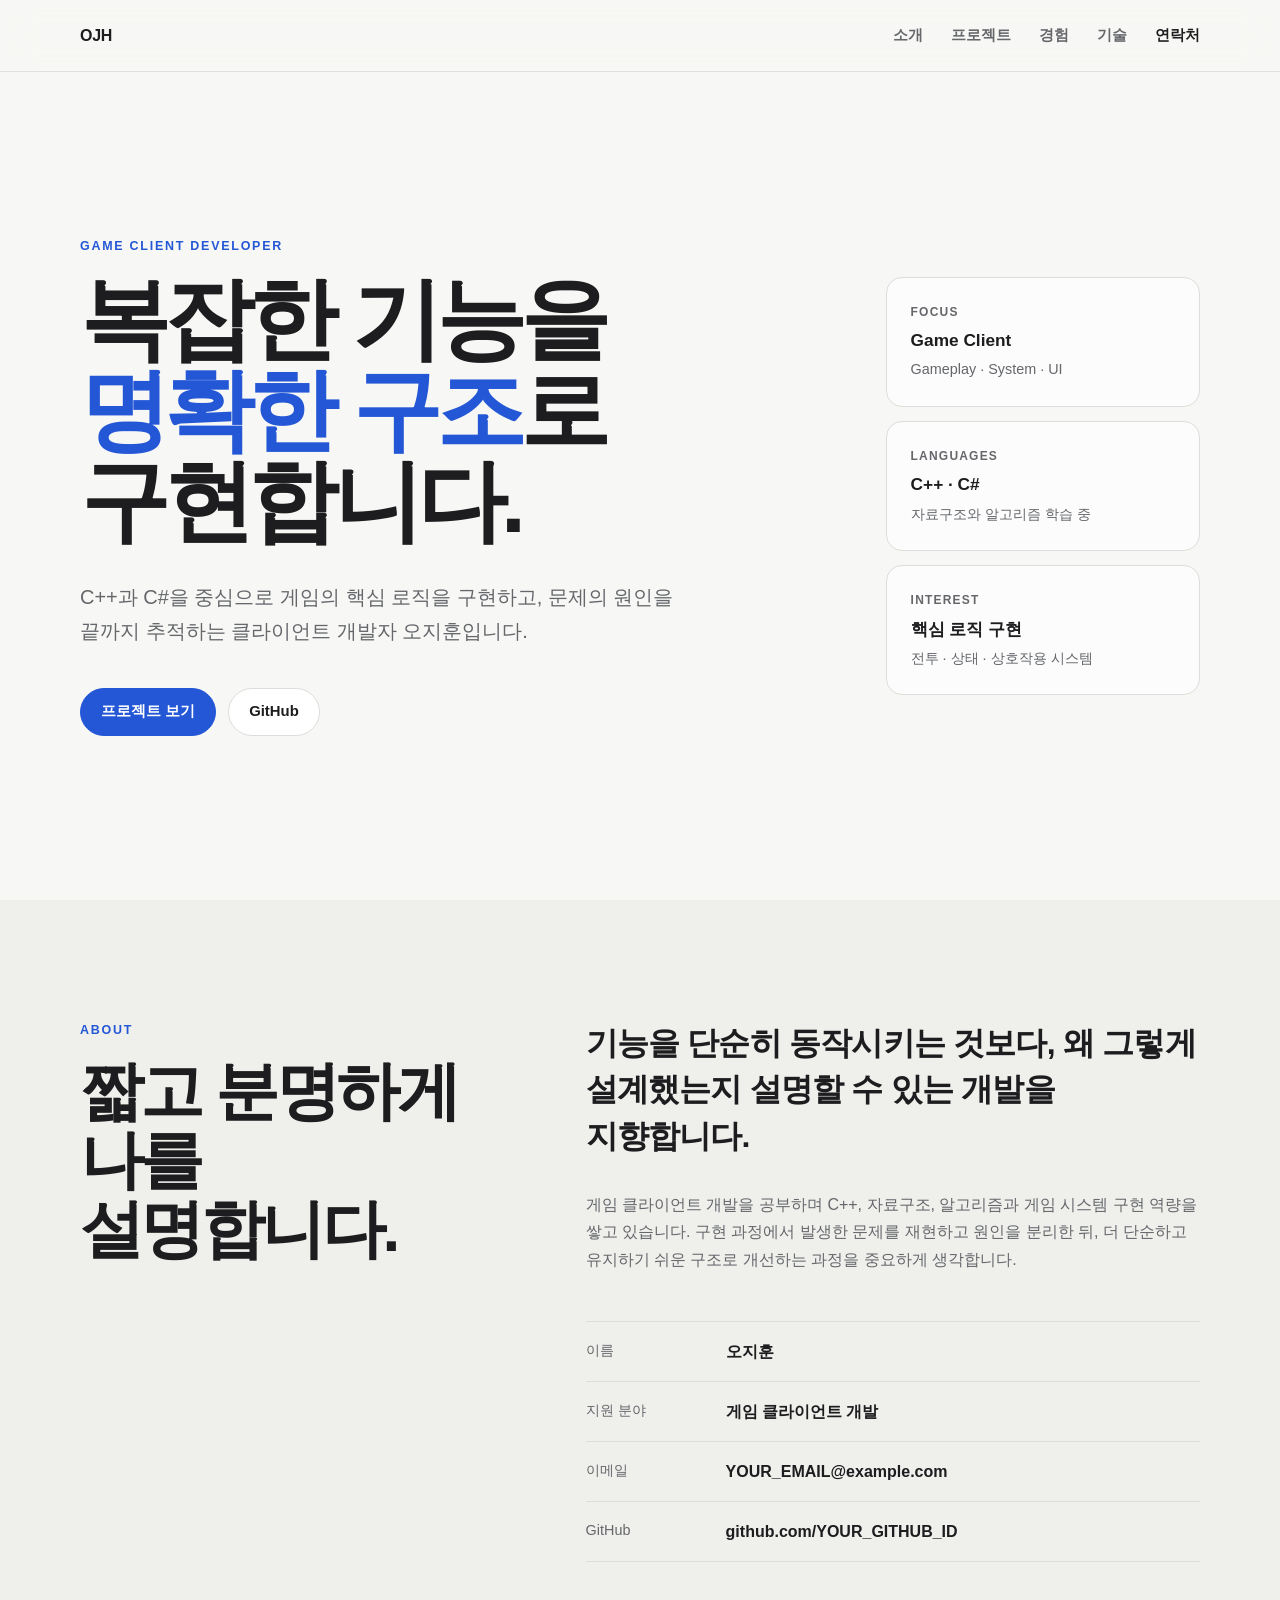
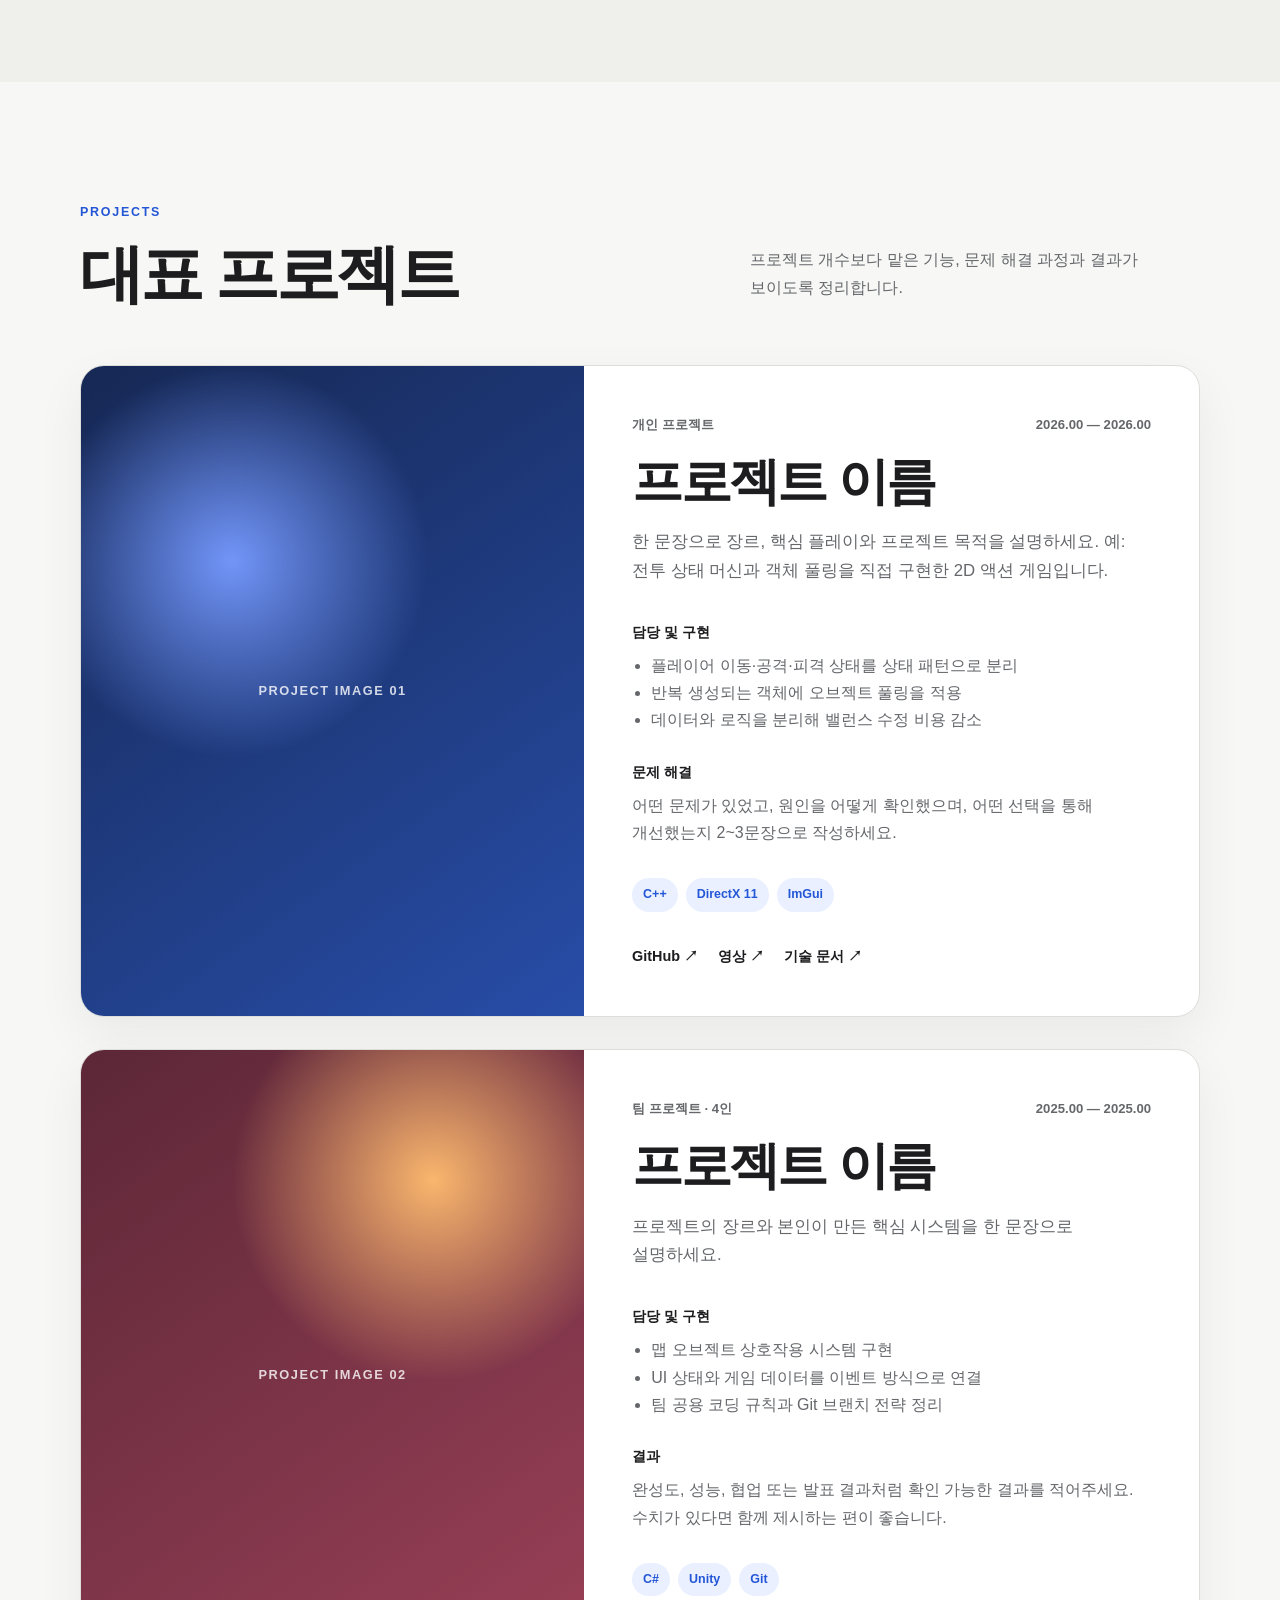
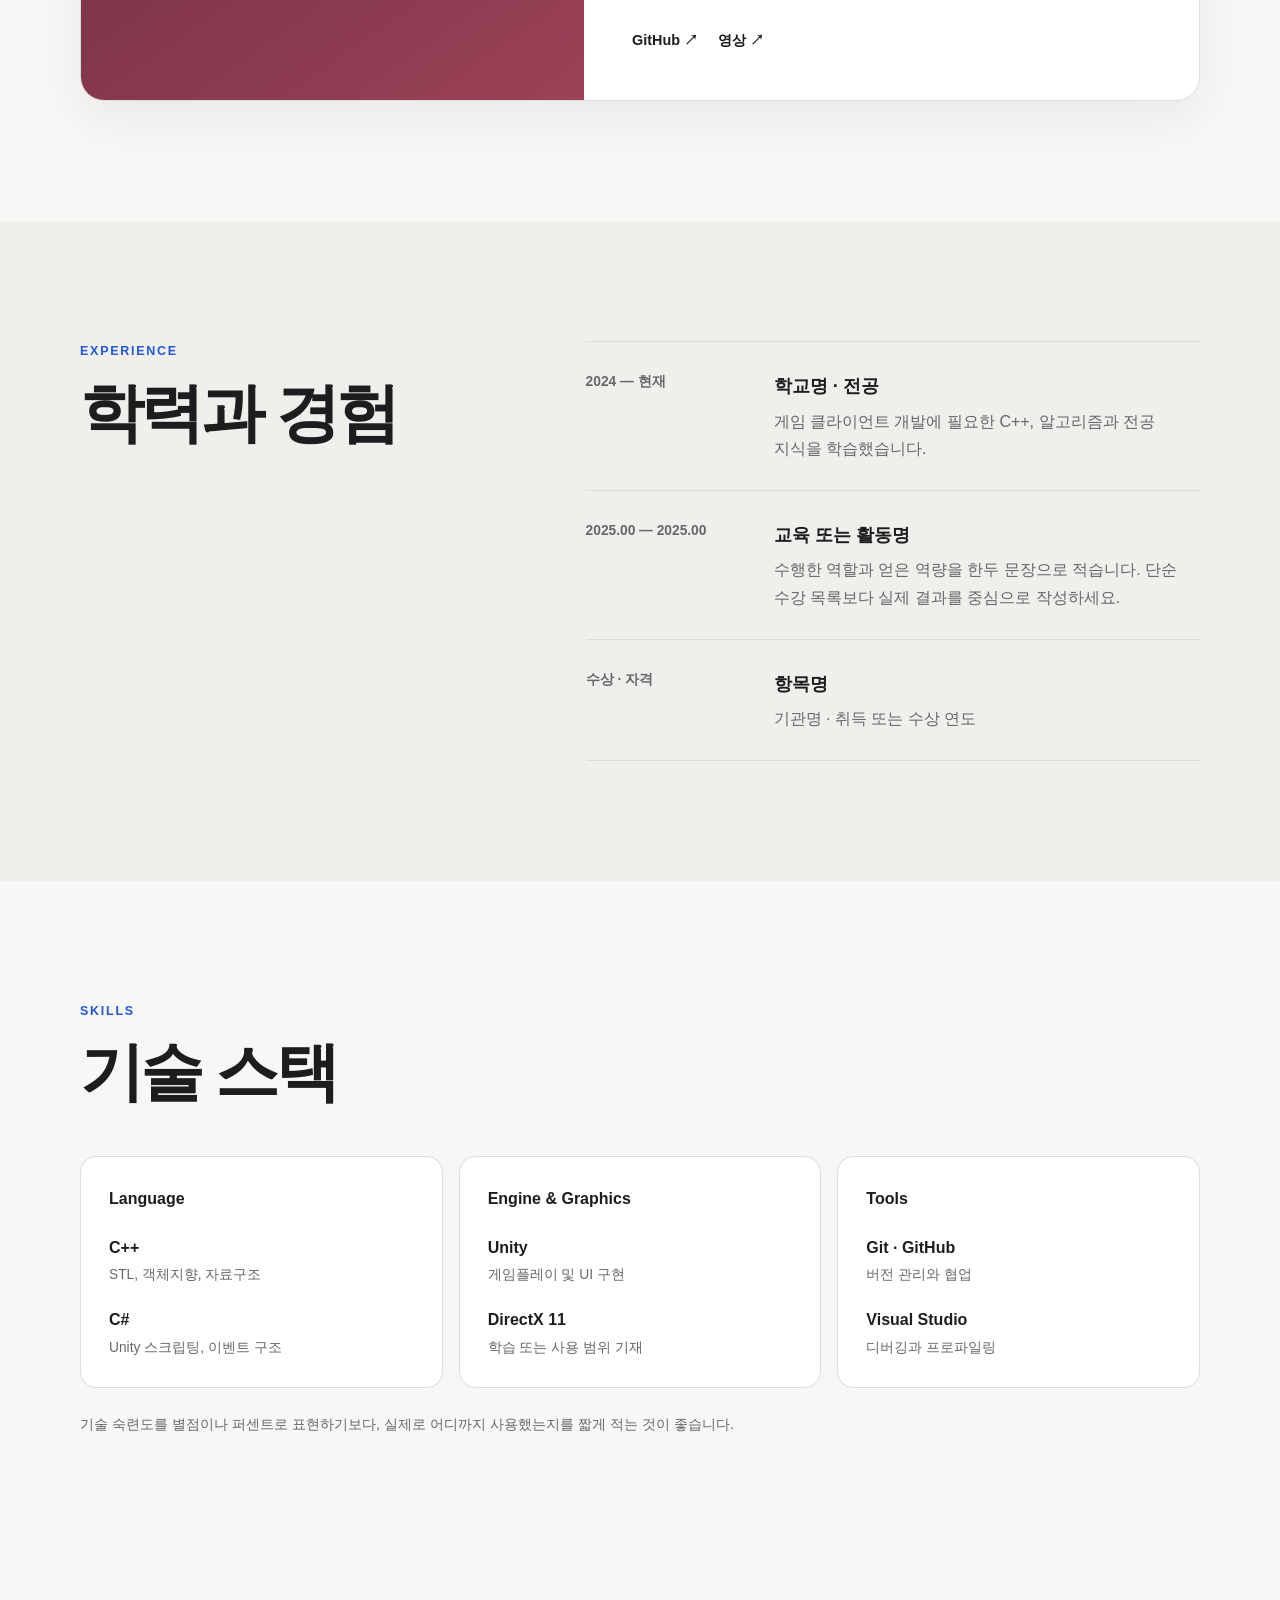
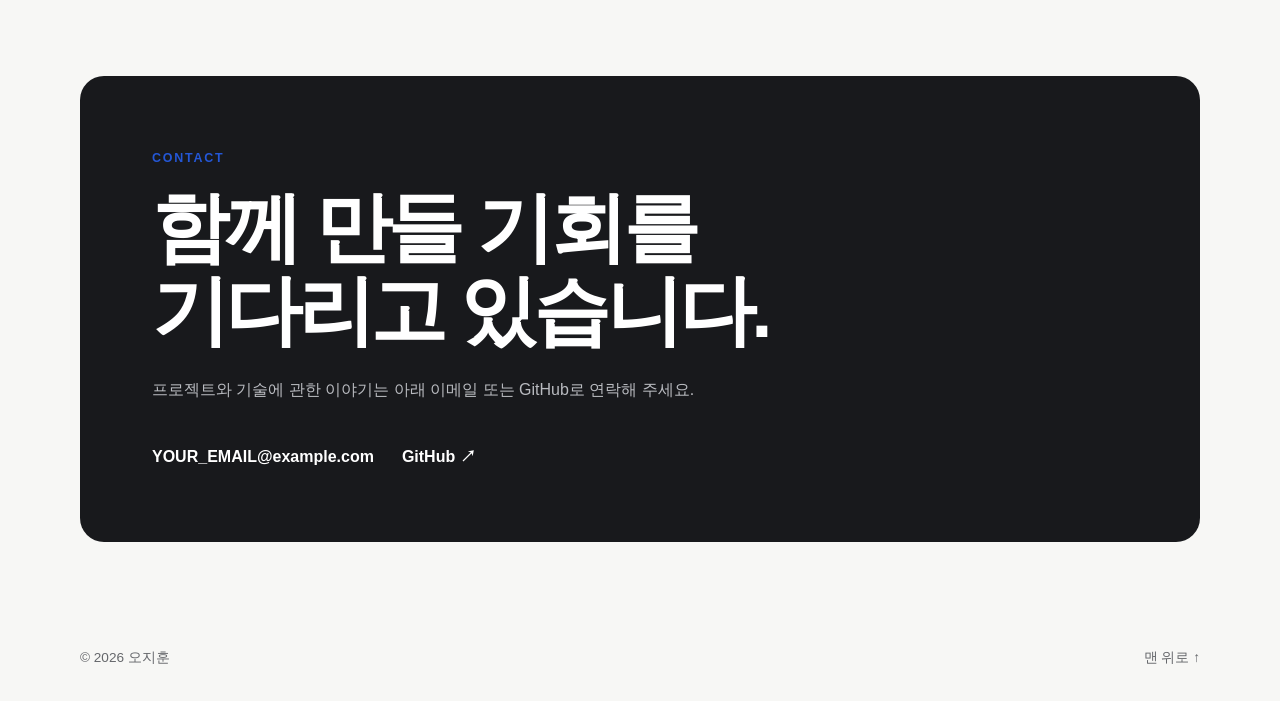
==== index.html @ c9b30ce3 "start Resume" ====
<!DOCTYPE html>
<html lang="ko">
<head>
  <meta charset="UTF-8" />
  <meta name="viewport" content="width=device-width, initial-scale=1.0" />

  <title>오지훈 | 게임 클라이언트 개발자</title>
  <meta
    name="description"
    content="C++과 C#을 사용하는 게임 클라이언트 개발자 오지훈의 이력서 및 포트폴리오입니다."
  />

  <!-- 공유 링크 미리보기 -->
  <meta property="og:title" content="오지훈 | 게임 클라이언트 개발자" />
  <meta
    property="og:description"
    content="게임 시스템 구현과 문제 해결 과정을 담은 포트폴리오입니다."
  />
  <meta property="og:type" content="website" />

  <link rel="stylesheet" href="./styles.css" />
  <script src="./script.js" defer></script>
</head>

<body>
  <!-- 스크롤 진행 표시 -->
  <div class="scroll-progress" aria-hidden="true">
    <div class="scroll-progress__bar" id="scrollProgress"></div>
  </div>

  <header class="site-header" id="top">
    <div class="container header-inner">
      <a class="logo" href="#top" aria-label="첫 화면으로 이동">OJH</a>

      <button
        class="nav-toggle"
        type="button"
        aria-label="메뉴 열기"
        aria-expanded="false"
        aria-controls="mainNav"
      >
        <span></span>
        <span></span>
      </button>

      <nav class="nav" id="mainNav" aria-label="주요 메뉴">
        <a href="#about">소개</a>
        <a href="#projects">프로젝트</a>
        <a href="#experience">경험</a>
        <a href="#skills">기술</a>
        <a href="#contact">연락처</a>
      </nav>
    </div>
  </header>

  <main>
    <!-- Hero -->
    <section class="hero section">
      <div class="container hero-grid">
        <div class="hero-copy reveal">
          <p class="eyebrow">GAME CLIENT DEVELOPER</p>
          <h1>
            복잡한 기능을<br />
            <span>명확한 구조</span>로 구현합니다.
          </h1>
          <p class="hero-description">
            C++과 C#을 중심으로 게임의 핵심 로직을 구현하고,
            문제의 원인을 끝까지 추적하는 클라이언트 개발자 오지훈입니다.
          </p>

          <div class="hero-actions">
            <a class="button button--primary" href="#projects">프로젝트 보기</a>

            <!-- assets/resume.pdf 파일을 추가한 뒤 주석을 해제하세요.
            <a class="button button--secondary" href="./assets/resume.pdf" target="_blank">
              이력서 PDF
            </a>
            -->

            <a
              class="button button--secondary"
              href="https://github.com/YOUR_GITHUB_ID"
              target="_blank"
              rel="noreferrer"
            >
              GitHub
            </a>
          </div>
        </div>

        <aside class="hero-summary reveal" aria-label="핵심 정보">
          <div class="summary-card">
            <p class="summary-label">Focus</p>
            <strong>Game Client</strong>
            <span>Gameplay · System · UI</span>
          </div>
          <div class="summary-card">
            <p class="summary-label">Languages</p>
            <strong>C++ · C#</strong>
            <span>자료구조와 알고리즘 학습 중</span>
          </div>
          <div class="summary-card">
            <p class="summary-label">Interest</p>
            <strong>핵심 로직 구현</strong>
            <span>전투 · 상태 · 상호작용 시스템</span>
          </div>
        </aside>
      </div>
    </section>

    <!-- About -->
    <section class="section section--muted" id="about">
      <div class="container two-column">
        <div class="section-heading reveal">
          <p class="eyebrow">ABOUT</p>
          <h2>짧고 분명하게<br />나를 설명합니다.</h2>
        </div>

        <div class="about-content reveal">
          <p class="lead">
            기능을 단순히 동작시키는 것보다,
            왜 그렇게 설계했는지 설명할 수 있는 개발을 지향합니다.
          </p>
          <p>
            게임 클라이언트 개발을 공부하며 C++, 자료구조, 알고리즘과
            게임 시스템 구현 역량을 쌓고 있습니다. 구현 과정에서 발생한
            문제를 재현하고 원인을 분리한 뒤, 더 단순하고 유지하기 쉬운
            구조로 개선하는 과정을 중요하게 생각합니다.
          </p>

          <dl class="info-list">
            <div>
              <dt>이름</dt>
              <dd>오지훈</dd>
            </div>
            <div>
              <dt>지원 분야</dt>
              <dd>게임 클라이언트 개발</dd>
            </div>
            <div>
              <dt>이메일</dt>
              <dd>
                <a href="mailto:YOUR_EMAIL@example.com">YOUR_EMAIL@example.com</a>
              </dd>
            </div>
            <div>
              <dt>GitHub</dt>
              <dd>
                <a
                  href="https://github.com/YOUR_GITHUB_ID"
                  target="_blank"
                  rel="noreferrer"
                >
                  github.com/YOUR_GITHUB_ID
                </a>
              </dd>
            </div>
          </dl>
        </div>
      </div>
    </section>

    <!-- Projects -->
    <section class="section" id="projects">
      <div class="container">
        <div class="section-heading section-heading--row reveal">
          <div>
            <p class="eyebrow">PROJECTS</p>
            <h2>대표 프로젝트</h2>
          </div>
          <p>
            프로젝트 개수보다 맡은 기능, 문제 해결 과정과 결과가
            보이도록 정리합니다.
          </p>
        </div>

        <div class="project-list">
          <!-- 프로젝트 1 -->
          <article class="project-card reveal">
            <div class="project-visual project-visual--one">
              <!-- 실제 이미지 사용 시 아래 주석을 해제하세요.
              <img src="./assets/images/project-01.webp" alt="프로젝트 플레이 화면" />
              -->
              <span>PROJECT IMAGE 01</span>
            </div>

            <div class="project-content">
              <div class="project-meta">
                <span>개인 프로젝트</span>
                <span>2026.00 — 2026.00</span>
              </div>
              <h3>프로젝트 이름</h3>
              <p class="project-summary">
                한 문장으로 장르, 핵심 플레이와 프로젝트 목적을 설명하세요.
                예: 전투 상태 머신과 객체 풀링을 직접 구현한 2D 액션 게임입니다.
              </p>

              <div class="project-detail">
                <h4>담당 및 구현</h4>
                <ul>
                  <li>플레이어 이동·공격·피격 상태를 상태 패턴으로 분리</li>
                  <li>반복 생성되는 객체에 오브젝트 풀링을 적용</li>
                  <li>데이터와 로직을 분리해 밸런스 수정 비용 감소</li>
                </ul>
              </div>

              <div class="project-detail">
                <h4>문제 해결</h4>
                <p>
                  어떤 문제가 있었고, 원인을 어떻게 확인했으며,
                  어떤 선택을 통해 개선했는지 2~3문장으로 작성하세요.
                </p>
              </div>

              <div class="tag-list" aria-label="사용 기술">
                <span>C++</span>
                <span>DirectX 11</span>
                <span>ImGui</span>
              </div>

              <div class="project-links">
                <a href="#" target="_blank" rel="noreferrer">GitHub ↗</a>
                <a href="#" target="_blank" rel="noreferrer">영상 ↗</a>
                <a href="#" target="_blank" rel="noreferrer">기술 문서 ↗</a>
              </div>
            </div>
          </article>

          <!-- 프로젝트 2 -->
          <article class="project-card reveal">
            <div class="project-visual project-visual--two">
              <span>PROJECT IMAGE 02</span>
            </div>

            <div class="project-content">
              <div class="project-meta">
                <span>팀 프로젝트 · 4인</span>
                <span>2025.00 — 2025.00</span>
              </div>
              <h3>프로젝트 이름</h3>
              <p class="project-summary">
                프로젝트의 장르와 본인이 만든 핵심 시스템을 한 문장으로
                설명하세요.
              </p>

              <div class="project-detail">
                <h4>담당 및 구현</h4>
                <ul>
                  <li>맵 오브젝트 상호작용 시스템 구현</li>
                  <li>UI 상태와 게임 데이터를 이벤트 방식으로 연결</li>
                  <li>팀 공용 코딩 규칙과 Git 브랜치 전략 정리</li>
                </ul>
              </div>

              <div class="project-detail">
                <h4>결과</h4>
                <p>
                  완성도, 성능, 협업 또는 발표 결과처럼 확인 가능한 결과를
                  적어주세요. 수치가 있다면 함께 제시하는 편이 좋습니다.
                </p>
              </div>

              <div class="tag-list" aria-label="사용 기술">
                <span>C#</span>
                <span>Unity</span>
                <span>Git</span>
              </div>

              <div class="project-links">
                <a href="#" target="_blank" rel="noreferrer">GitHub ↗</a>
                <a href="#" target="_blank" rel="noreferrer">영상 ↗</a>
              </div>
            </div>
          </article>

          <!-- 프로젝트 추가 시 위 article 전체를 복사하세요. -->
        </div>
      </div>
    </section>

    <!-- Experience -->
    <section class="section section--muted" id="experience">
      <div class="container two-column">
        <div class="section-heading reveal">
          <p class="eyebrow">EXPERIENCE</p>
          <h2>학력과 경험</h2>
        </div>

        <div class="timeline reveal">
          <article class="timeline-item">
            <div class="timeline-date">2024 — 현재</div>
            <div>
              <h3>학교명 · 전공</h3>
              <p>게임 클라이언트 개발에 필요한 C++, 알고리즘과 전공 지식을 학습했습니다.</p>
            </div>
          </article>

          <article class="timeline-item">
            <div class="timeline-date">2025.00 — 2025.00</div>
            <div>
              <h3>교육 또는 활동명</h3>
              <p>
                수행한 역할과 얻은 역량을 한두 문장으로 적습니다.
                단순 수강 목록보다 실제 결과를 중심으로 작성하세요.
              </p>
            </div>
          </article>

          <article class="timeline-item">
            <div class="timeline-date">수상 · 자격</div>
            <div>
              <h3>항목명</h3>
              <p>기관명 · 취득 또는 수상 연도</p>
            </div>
          </article>
        </div>
      </div>
    </section>

    <!-- Skills -->
    <section class="section" id="skills">
      <div class="container">
        <div class="section-heading reveal">
          <p class="eyebrow">SKILLS</p>
          <h2>기술 스택</h2>
        </div>

        <div class="skill-grid">
          <article class="skill-card reveal">
            <h3>Language</h3>
            <ul>
              <li><strong>C++</strong><span>STL, 객체지향, 자료구조</span></li>
              <li><strong>C#</strong><span>Unity 스크립팅, 이벤트 구조</span></li>
            </ul>
          </article>

          <article class="skill-card reveal">
            <h3>Engine & Graphics</h3>
            <ul>
              <li><strong>Unity</strong><span>게임플레이 및 UI 구현</span></li>
              <li><strong>DirectX 11</strong><span>학습 또는 사용 범위 기재</span></li>
            </ul>
          </article>

          <article class="skill-card reveal">
            <h3>Tools</h3>
            <ul>
              <li><strong>Git · GitHub</strong><span>버전 관리와 협업</span></li>
              <li><strong>Visual Studio</strong><span>디버깅과 프로파일링</span></li>
            </ul>
          </article>
        </div>

        <p class="skill-note reveal">
          기술 숙련도를 별점이나 퍼센트로 표현하기보다,
          실제로 어디까지 사용했는지를 짧게 적는 것이 좋습니다.
        </p>
      </div>
    </section>

    <!-- Contact -->
    <section class="section contact" id="contact">
      <div class="container contact-inner reveal">
        <p class="eyebrow">CONTACT</p>
        <h2>함께 만들 기회를 기다리고 있습니다.</h2>
        <p>
          프로젝트와 기술에 관한 이야기는 아래 이메일 또는 GitHub로 연락해 주세요.
        </p>

        <div class="contact-links">
          <a href="mailto:YOUR_EMAIL@example.com">YOUR_EMAIL@example.com</a>
          <a
            href="https://github.com/YOUR_GITHUB_ID"
            target="_blank"
            rel="noreferrer"
          >
            GitHub ↗
          </a>
        </div>
      </div>
    </section>
  </main>

  <footer class="footer">
    <div class="container footer-inner">
      <p>© <span id="currentYear"></span> 오지훈</p>
      <a href="#top">맨 위로 ↑</a>
    </div>
  </footer>
</body>
</html>
---- styles.css ----
:root {
  --bg: #f7f7f5;
  --surface: #ffffff;
  --text: #1d1d1f;
  --muted: #65676b;
  --line: #ddddda;
  --accent: #2457d6;
  --accent-soft: #eaf0ff;
  --max-width: 1120px;
  --header-height: 72px;
  --radius-lg: 24px;
  --radius-md: 16px;
  --shadow: 0 18px 50px rgba(0, 0, 0, 0.06);
}

* {
  box-sizing: border-box;
}

html {
  scroll-behavior: smooth;
  scroll-padding-top: calc(var(--header-height) + 24px);
}

body {
  margin: 0;
  color: var(--text);
  background: var(--bg);
  font-family:
    Pretendard, -apple-system, BlinkMacSystemFont, "Segoe UI", sans-serif;
  line-height: 1.7;
  word-break: keep-all;
}

a {
  color: inherit;
  text-decoration: none;
}

img {
  display: block;
  width: 100%;
}

button,
a {
  -webkit-tap-highlight-color: transparent;
}

.container {
  width: min(calc(100% - 40px), var(--max-width));
  margin: 0 auto;
}

.section {
  padding: 120px 0;
}

.section--muted {
  background: #efefec;
}

.eyebrow {
  margin: 0 0 16px;
  color: var(--accent);
  font-size: 0.78rem;
  font-weight: 800;
  letter-spacing: 0.14em;
}

.scroll-progress {
  position: fixed;
  top: 0;
  left: 0;
  z-index: 200;
  width: 100%;
  height: 3px;
}

.scroll-progress__bar {
  width: 0;
  height: 100%;
  background: var(--accent);
}

.site-header {
  position: sticky;
  top: 0;
  z-index: 100;
  height: var(--header-height);
  border-bottom: 1px solid rgba(221, 221, 218, 0.8);
  background: rgba(247, 247, 245, 0.88);
  backdrop-filter: blur(16px);
}

.header-inner {
  display: flex;
  align-items: center;
  justify-content: space-between;
  height: 100%;
}

.logo {
  font-size: 1rem;
  font-weight: 900;
  letter-spacing: -0.02em;
}

.nav {
  display: flex;
  gap: 28px;
}

.nav a {
  color: var(--muted);
  font-size: 0.92rem;
  font-weight: 600;
  transition: color 0.2s ease;
}

.nav a:hover,
.nav a.is-active {
  color: var(--text);
}

.nav-toggle {
  display: none;
  padding: 10px;
  border: 0;
  background: transparent;
  cursor: pointer;
}

.nav-toggle span {
  display: block;
  width: 22px;
  height: 2px;
  margin: 5px 0;
  background: var(--text);
  transition: transform 0.2s ease;
}

.hero {
  min-height: calc(100vh - var(--header-height));
  display: flex;
  align-items: center;
}

.hero-grid {
  display: grid;
  grid-template-columns: minmax(0, 1.4fr) minmax(280px, 0.6fr);
  gap: 72px;
  align-items: center;
}

.hero h1 {
  max-width: 760px;
  margin: 0;
  font-size: clamp(3rem, 7vw, 6.5rem);
  line-height: 1.02;
  letter-spacing: -0.065em;
}

.hero h1 span {
  color: var(--accent);
}

.hero-description {
  max-width: 650px;
  margin: 32px 0 0;
  color: var(--muted);
  font-size: clamp(1.05rem, 2vw, 1.25rem);
}

.hero-actions {
  display: flex;
  flex-wrap: wrap;
  gap: 12px;
  margin-top: 40px;
}

.button {
  display: inline-flex;
  align-items: center;
  justify-content: center;
  min-height: 48px;
  padding: 0 20px;
  border: 1px solid var(--line);
  border-radius: 999px;
  font-size: 0.93rem;
  font-weight: 750;
  transition:
    transform 0.2s ease,
    background 0.2s ease;
}

.button:hover {
  transform: translateY(-2px);
}

.button--primary {
  color: #fff;
  border-color: var(--accent);
  background: var(--accent);
}

.button--secondary {
  background: var(--surface);
}

.hero-summary {
  display: grid;
  gap: 14px;
}

.summary-card {
  padding: 24px;
  border: 1px solid var(--line);
  border-radius: var(--radius-md);
  background: rgba(255, 255, 255, 0.7);
}

.summary-label {
  margin: 0 0 4px;
  color: var(--muted);
  font-size: 0.75rem;
  font-weight: 700;
  text-transform: uppercase;
  letter-spacing: 0.1em;
}

.summary-card strong,
.summary-card span {
  display: block;
}

.summary-card strong {
  font-size: 1.08rem;
}

.summary-card span {
  margin-top: 2px;
  color: var(--muted);
  font-size: 0.9rem;
}

.two-column {
  display: grid;
  grid-template-columns: 0.8fr 1.2fr;
  gap: 96px;
}

.section-heading h2 {
  margin: 0;
  font-size: clamp(2.2rem, 5vw, 4.2rem);
  line-height: 1.08;
  letter-spacing: -0.055em;
}

.section-heading--row {
  display: flex;
  align-items: end;
  justify-content: space-between;
  gap: 32px;
  margin-bottom: 56px;
}

.section-heading--row > p {
  max-width: 450px;
  margin: 0 0 8px;
  color: var(--muted);
}

.about-content {
  max-width: 720px;
}

.about-content p {
  color: var(--muted);
}

.about-content .lead {
  margin-top: 0;
  color: var(--text);
  font-size: clamp(1.3rem, 2.5vw, 2rem);
  font-weight: 700;
  line-height: 1.45;
  letter-spacing: -0.025em;
}

.info-list {
  margin: 48px 0 0;
  border-top: 1px solid var(--line);
}

.info-list div {
  display: grid;
  grid-template-columns: 140px 1fr;
  padding: 16px 0;
  border-bottom: 1px solid var(--line);
}

.info-list dt {
  color: var(--muted);
  font-size: 0.9rem;
}

.info-list dd {
  margin: 0;
  font-weight: 650;
}

.info-list a:hover {
  text-decoration: underline;
}

.project-list {
  display: grid;
  gap: 32px;
}

.project-card {
  display: grid;
  grid-template-columns: minmax(300px, 0.9fr) minmax(0, 1.1fr);
  overflow: hidden;
  border: 1px solid var(--line);
  border-radius: var(--radius-lg);
  background: var(--surface);
  box-shadow: var(--shadow);
}

.project-visual {
  display: grid;
  place-items: center;
  min-height: 540px;
  padding: 24px;
  color: rgba(255, 255, 255, 0.8);
  font-size: 0.8rem;
  font-weight: 800;
  letter-spacing: 0.12em;
}

.project-visual--one {
  background:
    radial-gradient(circle at 30% 30%, #7295f8, transparent 34%),
    linear-gradient(145deg, #162854, #284da8);
}

.project-visual--two {
  background:
    radial-gradient(circle at 70% 20%, #f9b66d, transparent 32%),
    linear-gradient(145deg, #5c2737, #9c4158);
}

.project-visual img {
  height: 100%;
  object-fit: cover;
}

.project-content {
  padding: 48px;
}

.project-meta {
  display: flex;
  justify-content: space-between;
  gap: 16px;
  margin-bottom: 18px;
  color: var(--muted);
  font-size: 0.82rem;
  font-weight: 650;
}

.project-content h3 {
  margin: 0;
  font-size: clamp(2rem, 4vw, 3.25rem);
  line-height: 1.1;
  letter-spacing: -0.05em;
}

.project-summary {
  margin: 18px 0 34px;
  color: var(--muted);
  font-size: 1.05rem;
}

.project-detail {
  margin-top: 26px;
}

.project-detail h4 {
  margin: 0 0 8px;
  font-size: 0.9rem;
}

.project-detail p,
.project-detail ul {
  margin: 0;
  color: var(--muted);
}

.project-detail ul {
  padding-left: 1.2rem;
}

.tag-list {
  display: flex;
  flex-wrap: wrap;
  gap: 8px;
  margin-top: 32px;
}

.tag-list span {
  padding: 6px 11px;
  border-radius: 999px;
  color: var(--accent);
  background: var(--accent-soft);
  font-size: 0.78rem;
  font-weight: 750;
}

.project-links {
  display: flex;
  flex-wrap: wrap;
  gap: 20px;
  margin-top: 32px;
}

.project-links a {
  font-size: 0.9rem;
  font-weight: 800;
}

.project-links a:hover {
  color: var(--accent);
}

.timeline {
  border-top: 1px solid var(--line);
}

.timeline-item {
  display: grid;
  grid-template-columns: 160px 1fr;
  gap: 28px;
  padding: 28px 0;
  border-bottom: 1px solid var(--line);
}

.timeline-date {
  color: var(--muted);
  font-size: 0.86rem;
  font-weight: 700;
}

.timeline-item h3 {
  margin: 0 0 6px;
  font-size: 1.15rem;
}

.timeline-item p {
  margin: 0;
  color: var(--muted);
}

.skill-grid {
  display: grid;
  grid-template-columns: repeat(3, 1fr);
  gap: 16px;
  margin-top: 48px;
}

.skill-card {
  padding: 28px;
  border: 1px solid var(--line);
  border-radius: var(--radius-md);
  background: var(--surface);
}

.skill-card h3 {
  margin: 0 0 22px;
  font-size: 1rem;
}

.skill-card ul {
  display: grid;
  gap: 20px;
  margin: 0;
  padding: 0;
  list-style: none;
}

.skill-card li strong,
.skill-card li span {
  display: block;
}

.skill-card li span {
  margin-top: 2px;
  color: var(--muted);
  font-size: 0.86rem;
}

.skill-note {
  margin: 24px 0 0;
  color: var(--muted);
  font-size: 0.9rem;
}

.contact {
  padding-bottom: 80px;
}

.contact-inner {
  padding: 72px;
  border-radius: var(--radius-lg);
  color: #fff;
  background: #18191c;
}

.contact h2 {
  max-width: 760px;
  margin: 0;
  font-size: clamp(2.4rem, 6vw, 5rem);
  line-height: 1.08;
  letter-spacing: -0.055em;
}

.contact p:not(.eyebrow) {
  max-width: 620px;
  margin: 24px 0 0;
  color: #b9bbc0;
}

.contact-links {
  display: flex;
  flex-wrap: wrap;
  gap: 12px 28px;
  margin-top: 40px;
}

.contact-links a {
  font-weight: 750;
}

.contact-links a:hover {
  text-decoration: underline;
}

.footer {
  padding: 24px 0 32px;
}

.footer-inner {
  display: flex;
  justify-content: space-between;
  color: var(--muted);
  font-size: 0.85rem;
}

.footer p {
  margin: 0;
}

.reveal {
  opacity: 0;
  transform: translateY(22px);
  transition:
    opacity 0.65s ease,
    transform 0.65s ease;
}

.reveal.is-visible {
  opacity: 1;
  transform: translateY(0);
}

@media (prefers-reduced-motion: reduce) {
  html {
    scroll-behavior: auto;
  }

  .reveal {
    opacity: 1;
    transform: none;
    transition: none;
  }
}

@media (max-width: 900px) {
  .section {
    padding: 88px 0;
  }

  .hero-grid,
  .two-column,
  .project-card {
    grid-template-columns: 1fr;
  }

  .hero-grid,
  .two-column {
    gap: 48px;
  }

  .hero-summary {
    grid-template-columns: repeat(3, 1fr);
  }

  .section-heading--row {
    align-items: start;
    flex-direction: column;
  }

  .project-visual {
    min-height: 360px;
  }

  .skill-grid {
    grid-template-columns: 1fr;
  }
}

@media (max-width: 680px) {
  :root {
    --header-height: 64px;
  }

  .container {
    width: min(calc(100% - 28px), var(--max-width));
  }

  .nav-toggle {
    display: block;
  }

  .nav {
    position: absolute;
    top: calc(100% + 1px);
    right: 14px;
    left: 14px;
    display: none;
    flex-direction: column;
    gap: 0;
    padding: 8px;
    border: 1px solid var(--line);
    border-radius: 14px;
    background: var(--surface);
    box-shadow: var(--shadow);
  }

  .nav.is-open {
    display: flex;
  }

  .nav a {
    padding: 12px;
  }

  .hero {
    min-height: auto;
    padding-top: 90px;
  }

  .hero h1 {
    font-size: clamp(2.8rem, 14vw, 4.6rem);
  }

  .hero-summary {
    grid-template-columns: 1fr;
  }

  .project-content {
    padding: 30px 24px;
  }

  .project-meta {
    align-items: flex-start;
    flex-direction: column;
    gap: 4px;
  }

  .info-list div,
  .timeline-item {
    grid-template-columns: 1fr;
    gap: 6px;
  }

  .contact-inner {
    padding: 44px 24px;
  }

  .footer-inner {
    gap: 12px;
    flex-direction: column;
  }
}
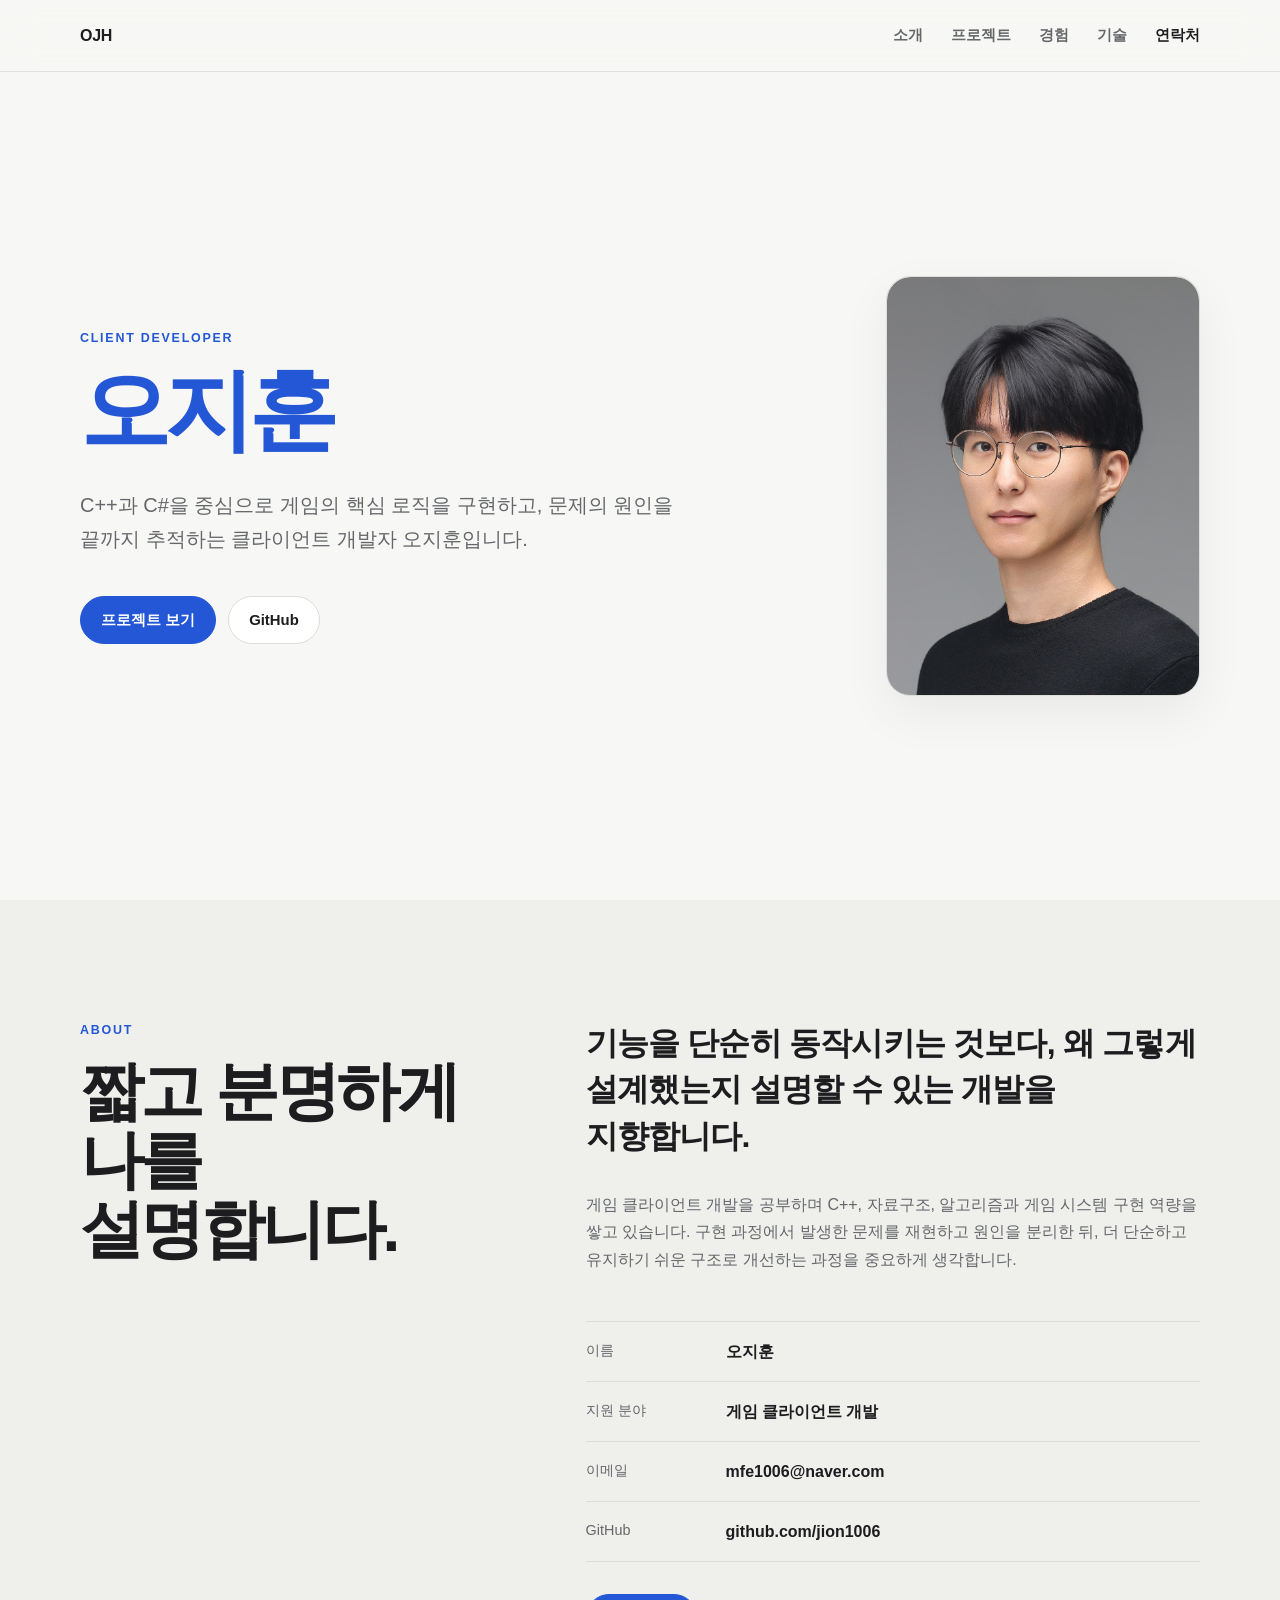
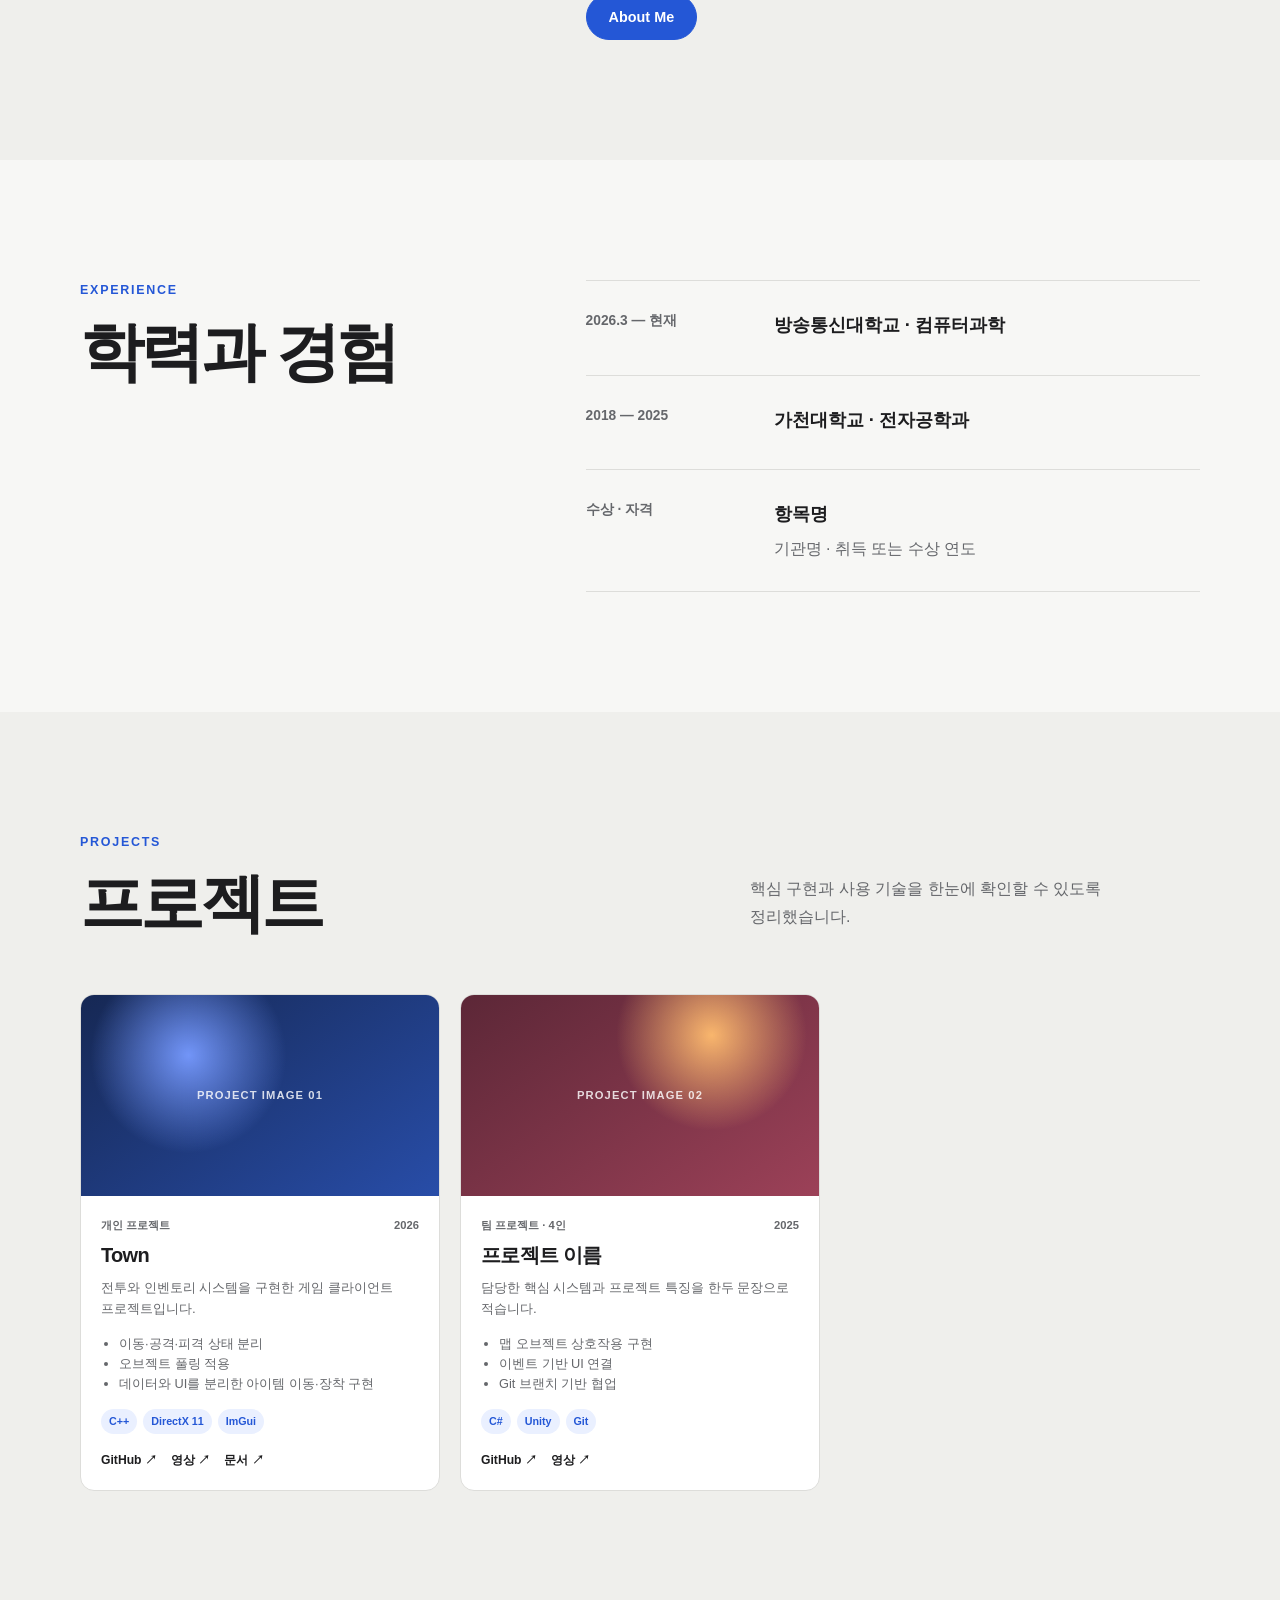
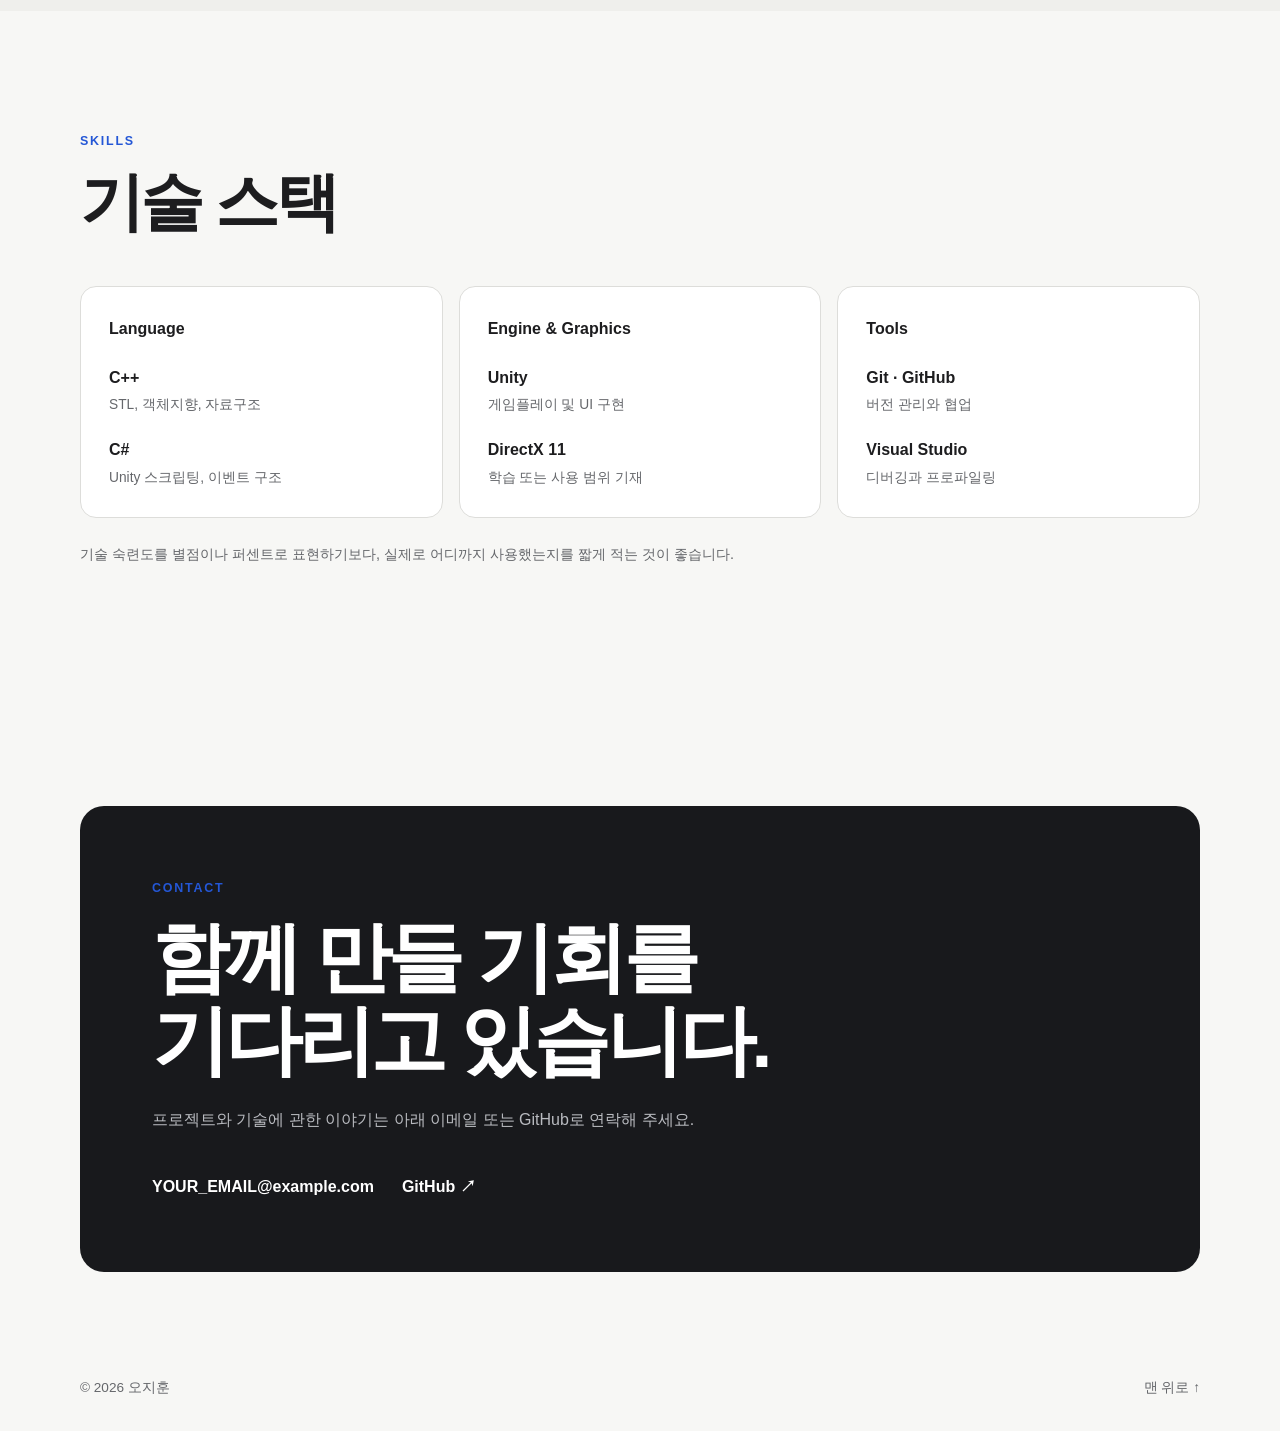
==== commit 034bc659: "수정" ====
--- a/index.html
+++ b/index.html
@@ -4,7 +4,7 @@
   <meta charset="UTF-8" />
   <meta name="viewport" content="width=device-width, initial-scale=1.0" />
 
-  <title>오지훈 | 게임 클라이언트 개발자</title>
+  <title>오지훈 | 개발자</title>
   <meta
     name="description"
     content="C++과 C#을 사용하는 게임 클라이언트 개발자 오지훈의 이력서 및 포트폴리오입니다."
@@ -58,10 +58,9 @@
     <section class="hero section">
       <div class="container hero-grid">
         <div class="hero-copy reveal">
-          <p class="eyebrow">GAME CLIENT DEVELOPER</p>
+          <p class="eyebrow">CLIENT DEVELOPER</p>
           <h1>
-            복잡한 기능을<br />
-            <span>명확한 구조</span>로 구현합니다.
+            <span>오지훈</span>
           </h1>
           <p class="hero-description">
             C++과 C#을 중심으로 게임의 핵심 로직을 구현하고,
@@ -79,7 +78,7 @@
 
             <a
               class="button button--secondary"
-              href="https://github.com/YOUR_GITHUB_ID"
+              href="https://github.com/jion1006"
               target="_blank"
               rel="noreferrer"
             >
@@ -88,23 +87,9 @@
           </div>
         </div>
 
-        <aside class="hero-summary reveal" aria-label="핵심 정보">
-          <div class="summary-card">
-            <p class="summary-label">Focus</p>
-            <strong>Game Client</strong>
-            <span>Gameplay · System · UI</span>
-          </div>
-          <div class="summary-card">
-            <p class="summary-label">Languages</p>
-            <strong>C++ · C#</strong>
-            <span>자료구조와 알고리즘 학습 중</span>
-          </div>
-          <div class="summary-card">
-            <p class="summary-label">Interest</p>
-            <strong>핵심 로직 구현</strong>
-            <span>전투 · 상태 · 상호작용 시스템</span>
-          </div>
-        </aside>
+        <div class="hero-image reveal">
+          <img src="./assets/images/profile.jpg" alt="오지훈 프로필 사진" />
+        </div>
       </div>
     </section>
 
@@ -140,77 +125,149 @@
             <div>
               <dt>이메일</dt>
               <dd>
-                <a href="mailto:YOUR_EMAIL@example.com">YOUR_EMAIL@example.com</a>
+                <a href="mailto:mfe1006@naver.com">mfe1006@naver.com</a>
               </dd>
             </div>
             <div>
               <dt>GitHub</dt>
               <dd>
                 <a
-                  href="https://github.com/YOUR_GITHUB_ID"
+                  href="https://github.com/jion1006"
                   target="_blank"
                   rel="noreferrer"
                 >
-                  github.com/YOUR_GITHUB_ID
+                  github.com/jion1006
                 </a>
               </dd>
             </div>
           </dl>
-        </div>
-      </div>
-    </section>
+
+          <button class="about-modal-button" type="button" id="openAboutModal">
+            About Me
+          </button>
+        </div>
+      </div>
+    </section>
+
+    <div class="modal" id="aboutModal" role="dialog" aria-modal="true" aria-labelledby="aboutModalTitle" aria-hidden="true">
+      <div class="modal-backdrop" data-modal-close></div>
+    
+      <div class="modal-content">
+        <button class="modal-close" type="button" aria-label="자기소개 창 닫기" data-modal-close>
+          ×
+        </button>
+    
+        <div class="modal-header">
+          <p class="eyebrow">ABOUT ME</p>
+          <h2 id="aboutModalTitle">오지훈 자기소개</h2>
+        </div>
+    
+        <div class="modal-body">
+          <section class="introduction-section">
+            <h3>개발자로서의 방향</h3>
+            <p>
+              기능을 단순히 동작시키는 데 그치지 않고, 왜 이러한 구조를
+              선택했는지 설명할 수 있는 개발자가 되고자 합니다.
+            </p>
+            <p>
+              C++과 C#을 중심으로 게임 클라이언트 개발을 공부하며
+              자료구조, 알고리즘, 게임 시스템 구현 역량을 쌓고 있습니다.
+            </p>
+          </section>
+    
+          <section class="introduction-section">
+            <h3>문제 해결 방식</h3>
+            <p>
+              구현 중 문제가 발생하면 증상을 재현하고, 원인을 작은 단위로
+              분리한 뒤 해결 방법을 검토합니다.
+            </p>
+            <p>
+              단순히 오류를 수정하는 것보다 이후 기능 확장과 유지보수까지
+              고려하여 구조를 개선하는 과정을 중요하게 생각합니다.
+            </p>
+          </section>
+    
+          <section class="introduction-section">
+            <h3>앞으로의 목표</h3>
+            <p>
+              게임의 전투, 상태, UI, 상호작용과 같은 핵심 시스템을 안정적으로
+              구현하고, 팀에서 신뢰받을 수 있는 게임 클라이언트 개발자로
+              성장하는 것이 목표입니다.
+            </p>
+          </section>
+        </div>
+      </div>
+    </div>
+
+<!-- Experience -->
+<section class="section" id="experience">
+  <div class="container two-column">
+    <div class="section-heading reveal">
+      <p class="eyebrow">EXPERIENCE</p>
+      <h2>학력과 경험</h2>
+    </div>
+
+    <div class="timeline reveal">
+      <article class="timeline-item">
+        <div class="timeline-date">2026.3 — 현재</div>
+        <div>
+          <h3>방송통신대학교 · 컴퓨터과학</h3>
+        </div>
+      </article>
+      <article class="timeline-item">
+        <div class="timeline-date">2018 — 2025</div>
+        <div>
+          <h3>가천대학교 · 전자공학과</h3>
+        </div>
+      </article>
+
+      <article class="timeline-item">
+        <div class="timeline-date">수상 · 자격</div>
+        <div>
+          <h3>항목명</h3>
+          <p>기관명 · 취득 또는 수상 연도</p>
+        </div>
+      </article>
+    </div>
+  </div>
+</section>
 
     <!-- Projects -->
-    <section class="section" id="projects">
+    <section class="section section--muted" id="projects">
       <div class="container">
         <div class="section-heading section-heading--row reveal">
           <div>
             <p class="eyebrow">PROJECTS</p>
-            <h2>대표 프로젝트</h2>
+            <h2>프로젝트</h2>
           </div>
-          <p>
-            프로젝트 개수보다 맡은 기능, 문제 해결 과정과 결과가
-            보이도록 정리합니다.
-          </p>
+          <p>핵심 구현과 사용 기술을 한눈에 확인할 수 있도록 정리했습니다.</p>
         </div>
 
         <div class="project-list">
           <!-- 프로젝트 1 -->
           <article class="project-card reveal">
             <div class="project-visual project-visual--one">
-              <!-- 실제 이미지 사용 시 아래 주석을 해제하세요.
-              <img src="./assets/images/project-01.webp" alt="프로젝트 플레이 화면" />
-              -->
+              <!-- 실제 이미지 사용 시 span을 지우고 아래 img를 사용하세요. -->
+              <!-- <img src="./assets/images/project-01.jpg" alt="Town 플레이 화면" /> -->
               <span>PROJECT IMAGE 01</span>
             </div>
 
             <div class="project-content">
               <div class="project-meta">
                 <span>개인 프로젝트</span>
-                <span>2026.00 — 2026.00</span>
-              </div>
-              <h3>프로젝트 이름</h3>
+                <span>2026</span>
+              </div>
+
+              <h3>Town</h3>
               <p class="project-summary">
-                한 문장으로 장르, 핵심 플레이와 프로젝트 목적을 설명하세요.
-                예: 전투 상태 머신과 객체 풀링을 직접 구현한 2D 액션 게임입니다.
+                전투와 인벤토리 시스템을 구현한 게임 클라이언트 프로젝트입니다.
               </p>
 
-              <div class="project-detail">
-                <h4>담당 및 구현</h4>
-                <ul>
-                  <li>플레이어 이동·공격·피격 상태를 상태 패턴으로 분리</li>
-                  <li>반복 생성되는 객체에 오브젝트 풀링을 적용</li>
-                  <li>데이터와 로직을 분리해 밸런스 수정 비용 감소</li>
-                </ul>
-              </div>
-
-              <div class="project-detail">
-                <h4>문제 해결</h4>
-                <p>
-                  어떤 문제가 있었고, 원인을 어떻게 확인했으며,
-                  어떤 선택을 통해 개선했는지 2~3문장으로 작성하세요.
-                </p>
-              </div>
+              <ul class="project-features">
+                <li>이동·공격·피격 상태 분리</li>
+                <li>오브젝트 풀링 적용</li>
+                <li>데이터와 UI를 분리한 아이템 이동·장착 구현</li>
+              </ul>
 
               <div class="tag-list" aria-label="사용 기술">
                 <span>C++</span>
@@ -221,7 +278,7 @@
               <div class="project-links">
                 <a href="#" target="_blank" rel="noreferrer">GitHub ↗</a>
                 <a href="#" target="_blank" rel="noreferrer">영상 ↗</a>
-                <a href="#" target="_blank" rel="noreferrer">기술 문서 ↗</a>
+                <a href="#" target="_blank" rel="noreferrer">문서 ↗</a>
               </div>
             </div>
           </article>
@@ -229,36 +286,26 @@
           <!-- 프로젝트 2 -->
           <article class="project-card reveal">
             <div class="project-visual project-visual--two">
+              <!-- <img src="./assets/images/project-02.jpg" alt="프로젝트 플레이 화면" /> -->
               <span>PROJECT IMAGE 02</span>
             </div>
 
             <div class="project-content">
               <div class="project-meta">
                 <span>팀 프로젝트 · 4인</span>
-                <span>2025.00 — 2025.00</span>
-              </div>
+                <span>2025</span>
+              </div>
+
               <h3>프로젝트 이름</h3>
               <p class="project-summary">
-                프로젝트의 장르와 본인이 만든 핵심 시스템을 한 문장으로
-                설명하세요.
+                담당한 핵심 시스템과 프로젝트 특징을 한두 문장으로 적습니다.
               </p>
 
-              <div class="project-detail">
-                <h4>담당 및 구현</h4>
-                <ul>
-                  <li>맵 오브젝트 상호작용 시스템 구현</li>
-                  <li>UI 상태와 게임 데이터를 이벤트 방식으로 연결</li>
-                  <li>팀 공용 코딩 규칙과 Git 브랜치 전략 정리</li>
-                </ul>
-              </div>
-
-              <div class="project-detail">
-                <h4>결과</h4>
-                <p>
-                  완성도, 성능, 협업 또는 발표 결과처럼 확인 가능한 결과를
-                  적어주세요. 수치가 있다면 함께 제시하는 편이 좋습니다.
-                </p>
-              </div>
+              <ul class="project-features">
+                <li>맵 오브젝트 상호작용 구현</li>
+                <li>이벤트 기반 UI 연결</li>
+                <li>Git 브랜치 기반 협업</li>
+              </ul>
 
               <div class="tag-list" aria-label="사용 기술">
                 <span>C#</span>
@@ -273,46 +320,7 @@
             </div>
           </article>
 
-          <!-- 프로젝트 추가 시 위 article 전체를 복사하세요. -->
-        </div>
-      </div>
-    </section>
-
-    <!-- Experience -->
-    <section class="section section--muted" id="experience">
-      <div class="container two-column">
-        <div class="section-heading reveal">
-          <p class="eyebrow">EXPERIENCE</p>
-          <h2>학력과 경험</h2>
-        </div>
-
-        <div class="timeline reveal">
-          <article class="timeline-item">
-            <div class="timeline-date">2024 — 현재</div>
-            <div>
-              <h3>학교명 · 전공</h3>
-              <p>게임 클라이언트 개발에 필요한 C++, 알고리즘과 전공 지식을 학습했습니다.</p>
-            </div>
-          </article>
-
-          <article class="timeline-item">
-            <div class="timeline-date">2025.00 — 2025.00</div>
-            <div>
-              <h3>교육 또는 활동명</h3>
-              <p>
-                수행한 역할과 얻은 역량을 한두 문장으로 적습니다.
-                단순 수강 목록보다 실제 결과를 중심으로 작성하세요.
-              </p>
-            </div>
-          </article>
-
-          <article class="timeline-item">
-            <div class="timeline-date">수상 · 자격</div>
-            <div>
-              <h3>항목명</h3>
-              <p>기관명 · 취득 또는 수상 연도</p>
-            </div>
-          </article>
+          <!-- 프로젝트를 추가할 때 article.project-card 전체를 복사하세요. -->
         </div>
       </div>
     </section>
--- a/styles.css
+++ b/styles.css
@@ -244,6 +244,26 @@
   font-size: 0.9rem;
 }
 
+.hero-image {
+  width: 100%;
+  max-width: 320px;
+  justify-self: center;
+  overflow: hidden;
+  aspect-ratio: 3 / 4;
+  border: 1px solid var(--line);
+  border-radius: var(--radius-lg);
+  background: #e8e8e5;
+  box-shadow: var(--shadow);
+}
+
+.hero-image img {
+  width: 100%;
+  height: auto;
+  border-radius: 24px;
+  object-fit: cover;
+  object-position: center top;
+}
+
 .two-column {
   display: grid;
   grid-template-columns: 0.8fr 1.2fr;
@@ -316,119 +336,121 @@
 
 .project-list {
   display: grid;
-  gap: 32px;
+  grid-template-columns: repeat(3, minmax(0, 1fr));
+  gap: 20px;
 }
 
 .project-card {
-  display: grid;
-  grid-template-columns: minmax(300px, 0.9fr) minmax(0, 1.1fr);
+  display: flex;
+  min-width: 0;
   overflow: hidden;
+  flex-direction: column;
   border: 1px solid var(--line);
-  border-radius: var(--radius-lg);
+  border-radius: 14px;
   background: var(--surface);
-  box-shadow: var(--shadow);
+  box-shadow: none;
+  transition: transform 0.2s ease, box-shadow 0.2s ease;
+}
+
+.project-card:hover {
+  transform: translateY(-4px);
+  box-shadow: 0 12px 28px rgba(0, 0, 0, 0.07);
 }
 
 .project-visual {
   display: grid;
   place-items: center;
-  min-height: 540px;
-  padding: 24px;
-  color: rgba(255, 255, 255, 0.8);
-  font-size: 0.8rem;
+  width: 100%;
+  min-height: 0;
+  overflow: hidden;
+  aspect-ratio: 16 / 9;
+  padding: 0;
+  color: rgba(255, 255, 255, 0.82);
+  font-size: 0.7rem;
   font-weight: 800;
-  letter-spacing: 0.12em;
+  letter-spacing: 0.1em;
 }
 
 .project-visual--one {
-  background:
-    radial-gradient(circle at 30% 30%, #7295f8, transparent 34%),
-    linear-gradient(145deg, #162854, #284da8);
+  background: radial-gradient(circle at 30% 30%, #7295f8, transparent 34%), linear-gradient(145deg, #162854, #284da8);
 }
 
 .project-visual--two {
-  background:
-    radial-gradient(circle at 70% 20%, #f9b66d, transparent 32%),
-    linear-gradient(145deg, #5c2737, #9c4158);
+  background: radial-gradient(circle at 70% 20%, #f9b66d, transparent 32%), linear-gradient(145deg, #5c2737, #9c4158);
 }
 
 .project-visual img {
+  width: 100%;
   height: 100%;
   object-fit: cover;
 }
 
 .project-content {
-  padding: 48px;
+  display: flex;
+  flex: 1;
+  flex-direction: column;
+  padding: 20px;
 }
 
 .project-meta {
   display: flex;
   justify-content: space-between;
-  gap: 16px;
-  margin-bottom: 18px;
-  color: var(--muted);
-  font-size: 0.82rem;
+  gap: 10px;
+  margin-bottom: 8px;
+  color: var(--muted);
+  font-size: 0.7rem;
   font-weight: 650;
 }
 
 .project-content h3 {
   margin: 0;
-  font-size: clamp(2rem, 4vw, 3.25rem);
-  line-height: 1.1;
-  letter-spacing: -0.05em;
+  font-size: 1.25rem;
+  line-height: 1.25;
+  letter-spacing: -0.035em;
 }
 
 .project-summary {
-  margin: 18px 0 34px;
-  color: var(--muted);
-  font-size: 1.05rem;
-}
-
-.project-detail {
-  margin-top: 26px;
-}
-
-.project-detail h4 {
-  margin: 0 0 8px;
-  font-size: 0.9rem;
-}
-
-.project-detail p,
-.project-detail ul {
-  margin: 0;
-  color: var(--muted);
-}
-
-.project-detail ul {
-  padding-left: 1.2rem;
+  margin: 10px 0 14px;
+  color: var(--muted);
+  font-size: 0.84rem;
+  line-height: 1.55;
+}
+
+.project-features {
+  margin: 0;
+  padding-left: 18px;
+  color: var(--muted);
+  font-size: 0.8rem;
+  line-height: 1.55;
 }
 
 .tag-list {
   display: flex;
   flex-wrap: wrap;
-  gap: 8px;
-  margin-top: 32px;
+  gap: 6px;
+  margin-top: 16px;
 }
 
 .tag-list span {
-  padding: 6px 11px;
+  padding: 3px 8px;
   border-radius: 999px;
   color: var(--accent);
   background: var(--accent-soft);
-  font-size: 0.78rem;
+  font-size: 0.67rem;
+  font-weight: 700;
+}
+
+.project-links {
+  display: flex;
+  flex-wrap: wrap;
+  gap: 14px;
+  margin-top: auto;
+  padding-top: 16px;
+}
+
+.project-links a {
+  font-size: 0.76rem;
   font-weight: 750;
-}
-
-.project-links {
-  display: flex;
-  flex-wrap: wrap;
-  gap: 20px;
-  margin-top: 32px;
-}
-
-.project-links a {
-  font-size: 0.9rem;
-  font-weight: 800;
 }
 
 .project-links a:hover {
@@ -587,14 +609,19 @@
   }
 }
 
+@media (max-width: 1000px) {
+  .project-list {
+    grid-template-columns: repeat(2, minmax(0, 1fr));
+  }
+}
+
 @media (max-width: 900px) {
   .section {
     padding: 88px 0;
   }
 
   .hero-grid,
-  .two-column,
-  .project-card {
+  .two-column {
     grid-template-columns: 1fr;
   }
 
@@ -610,10 +637,6 @@
   .section-heading--row {
     align-items: start;
     flex-direction: column;
-  }
-
-  .project-visual {
-    min-height: 360px;
   }
 
   .skill-grid {
@@ -670,8 +693,23 @@
     grid-template-columns: 1fr;
   }
 
+  .hero-image {
+  width: 100%;
+  max-width: 320px;
+  justify-self: center;
+  overflow: hidden;
+  border-radius: 24px;
+  aspect-ratio: 4 / 5;
+  background: #e9e9e6;
+  box-shadow: var(--shadow);
+}
+
+  .project-list {
+    grid-template-columns: 1fr;
+  }
+
   .project-content {
-    padding: 30px 24px;
+    padding: 18px;
   }
 
   .project-meta {
@@ -695,3 +733,150 @@
     flex-direction: column;
   }
 }
+.about-modal-button {
+  display: inline-flex;
+  align-items: center;
+  justify-content: center;
+  min-height: 46px;
+  margin-top: 32px;
+  padding: 0 22px;
+  border: 1px solid var(--accent);
+  border-radius: 999px;
+  color: #ffffff;
+  background: var(--accent);
+  font-family: inherit;
+  font-size: 0.9rem;
+  font-weight: 750;
+  cursor: pointer;
+  transition:
+    transform 0.2s ease,
+    background 0.2s ease;
+}
+
+.about-modal-button:hover {
+  transform: translateY(-2px);
+}
+
+.modal {
+  position: fixed;
+  inset: 0;
+  z-index: 1000;
+  display: none;
+  align-items: center;
+  justify-content: center;
+  padding: 24px;
+}
+
+.modal.is-open {
+  display: flex;
+}
+
+.modal-backdrop {
+  position: absolute;
+  inset: 0;
+  background: rgba(20, 20, 22, 0.65);
+  backdrop-filter: blur(6px);
+}
+
+.modal-content {
+  position: relative;
+  z-index: 1;
+  width: min(100%, 760px);
+  max-height: min(85vh, 820px);
+  overflow-y: auto;
+  padding: 48px;
+  border-radius: 24px;
+  background: var(--surface);
+  box-shadow: 0 24px 80px rgba(0, 0, 0, 0.22);
+  animation: modalOpen 0.25s ease;
+}
+
+.modal-close {
+  position: absolute;
+  top: 18px;
+  right: 20px;
+  display: grid;
+  place-items: center;
+  width: 40px;
+  height: 40px;
+  padding: 0;
+  border: 0;
+  border-radius: 50%;
+  color: var(--text);
+  background: #efefec;
+  font-size: 1.7rem;
+  line-height: 1;
+  cursor: pointer;
+}
+
+.modal-close:hover {
+  background: #e3e3df;
+}
+
+.modal-header {
+  padding-right: 48px;
+}
+
+.modal-header h2 {
+  margin: 0;
+  font-size: clamp(2rem, 5vw, 3.4rem);
+  line-height: 1.1;
+  letter-spacing: -0.05em;
+}
+
+.modal-body {
+  margin-top: 36px;
+}
+
+.introduction-section+.introduction-section {
+  margin-top: 32px;
+  padding-top: 32px;
+  border-top: 1px solid var(--line);
+}
+
+.introduction-section h3 {
+  margin: 0 0 12px;
+  font-size: 1.1rem;
+}
+
+.introduction-section p {
+  margin: 0;
+  color: var(--muted);
+  line-height: 1.85;
+}
+
+.introduction-section p+p {
+  margin-top: 12px;
+}
+
+body.modal-open {
+  overflow: hidden;
+}
+
+@keyframes modalOpen {
+  from {
+    opacity: 0;
+    transform: translateY(18px) scale(0.98);
+  }
+
+  to {
+    opacity: 1;
+    transform: translateY(0) scale(1);
+  }
+}
+
+@media (max-width: 680px) {
+  .modal {
+    padding: 14px;
+  }
+
+  .modal-content {
+    max-height: 90vh;
+    padding: 38px 22px 28px;
+    border-radius: 18px;
+  }
+
+  .modal-header {
+    padding-right: 32px;
+  }
+}
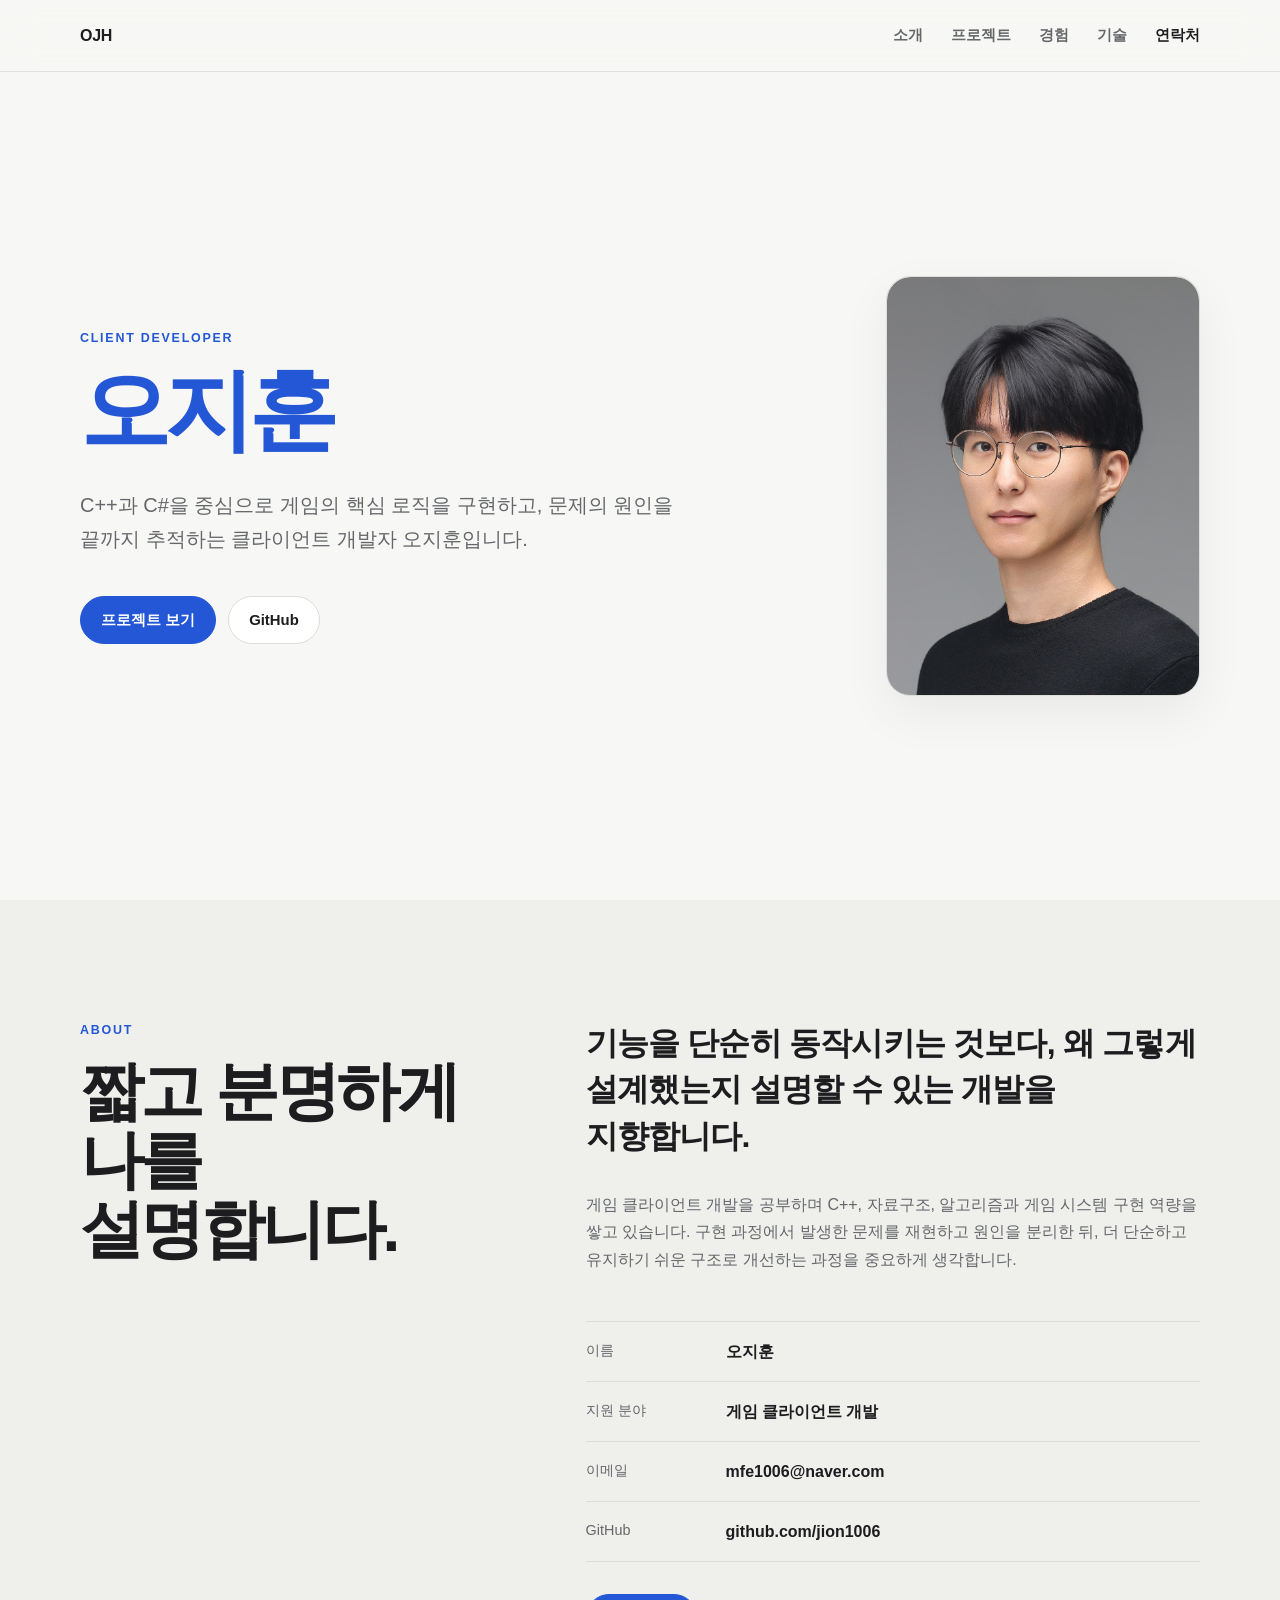
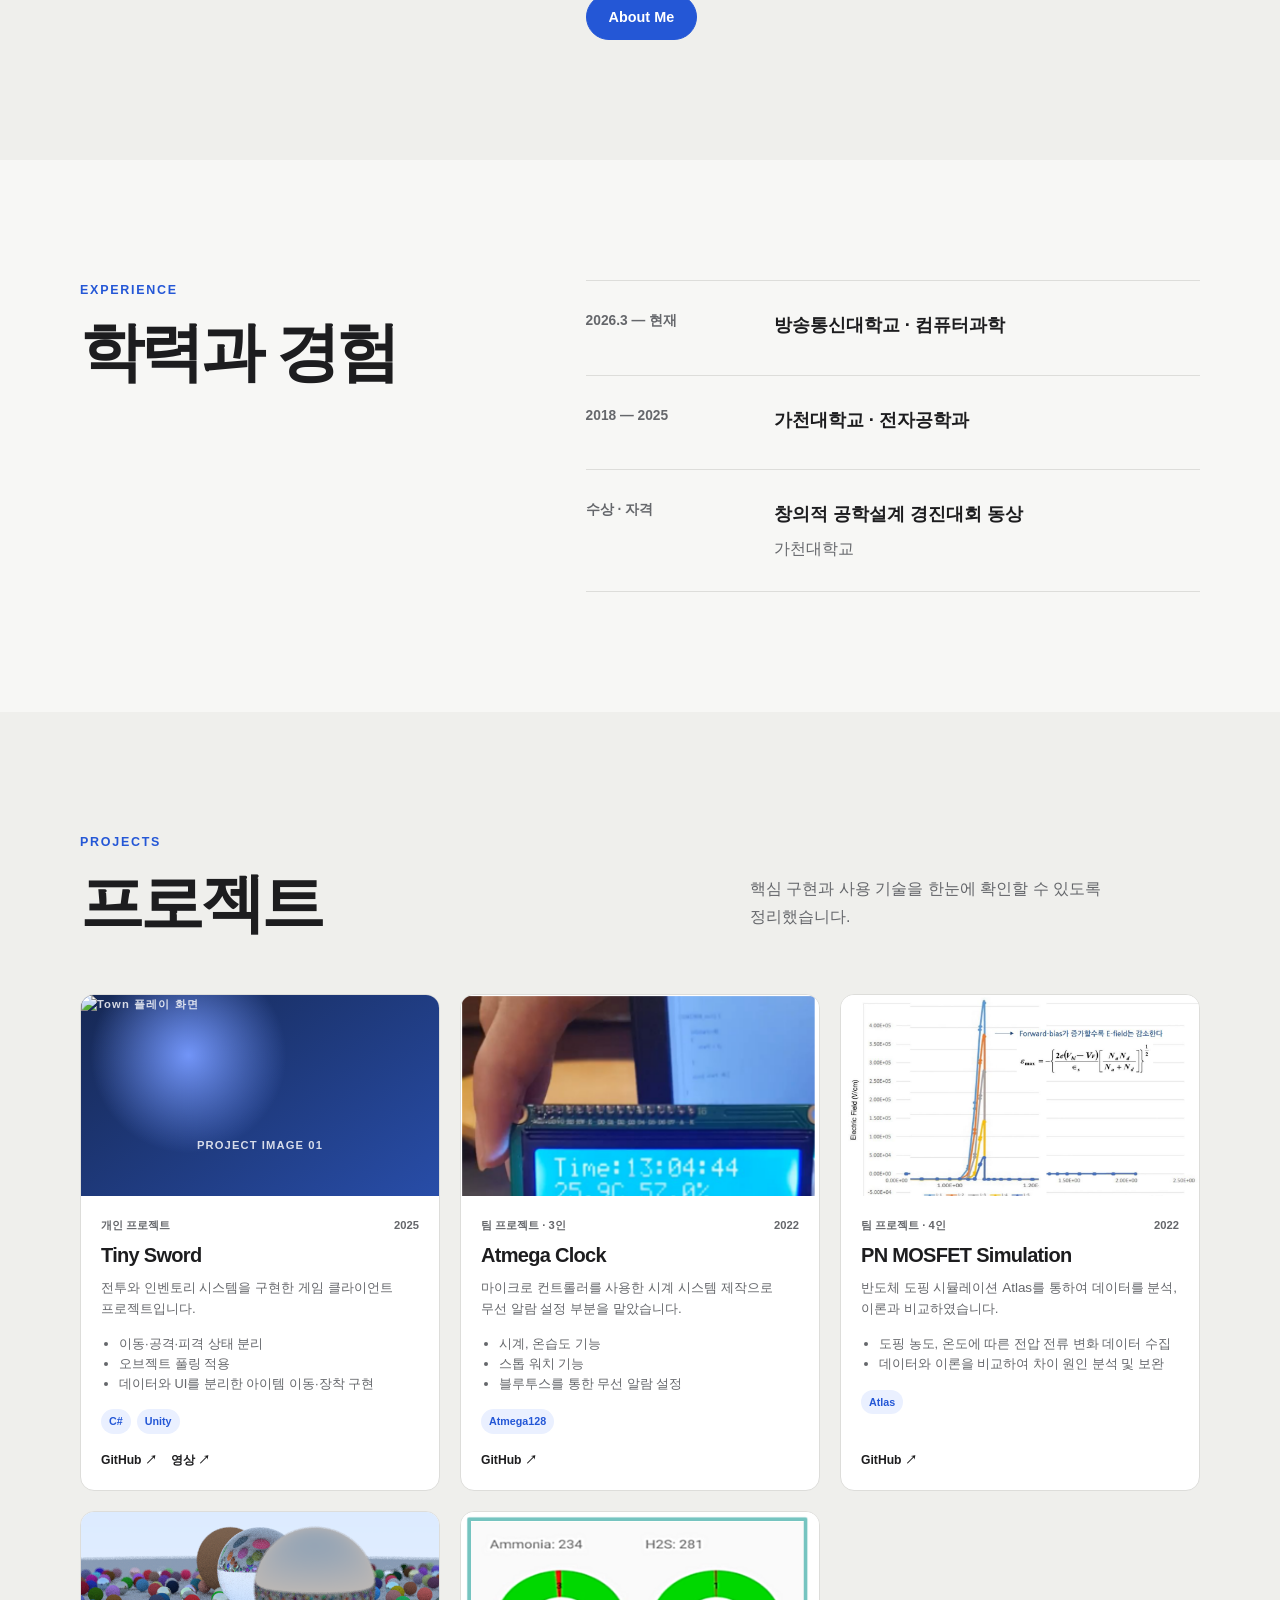
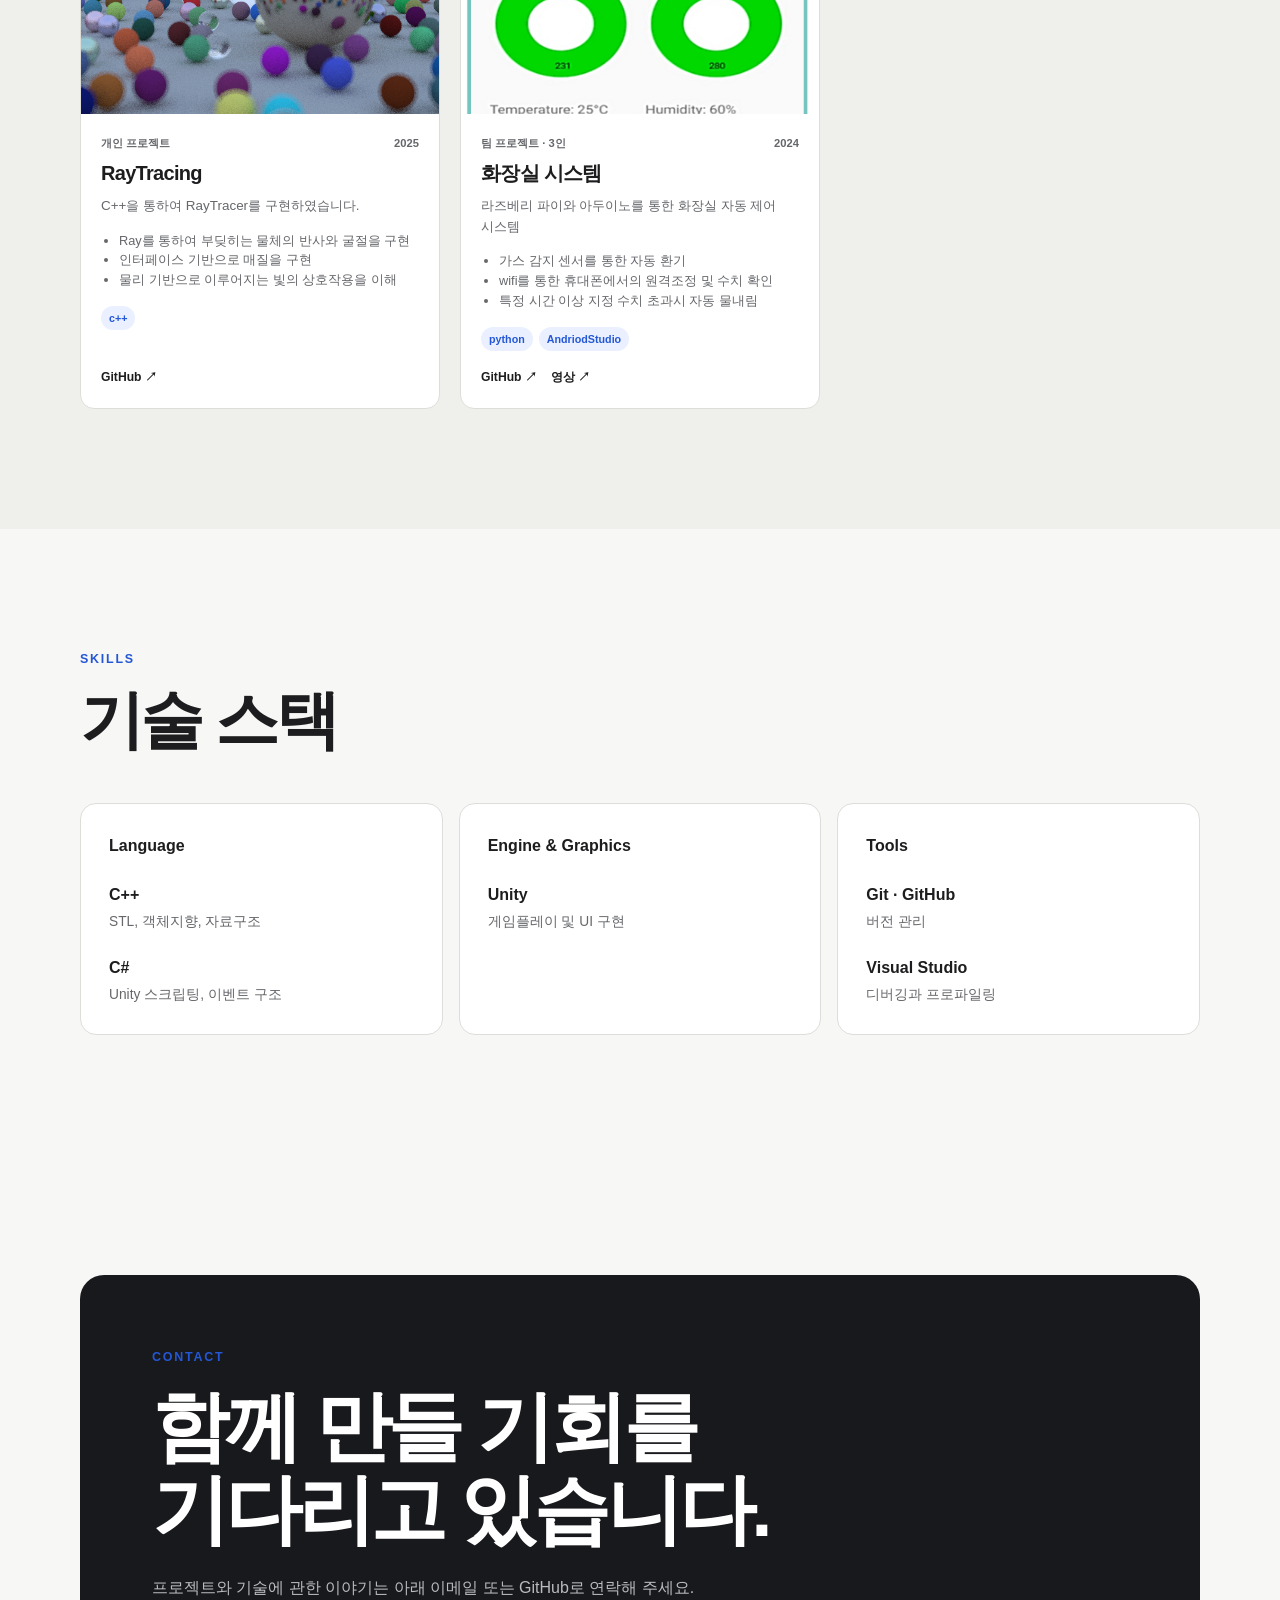
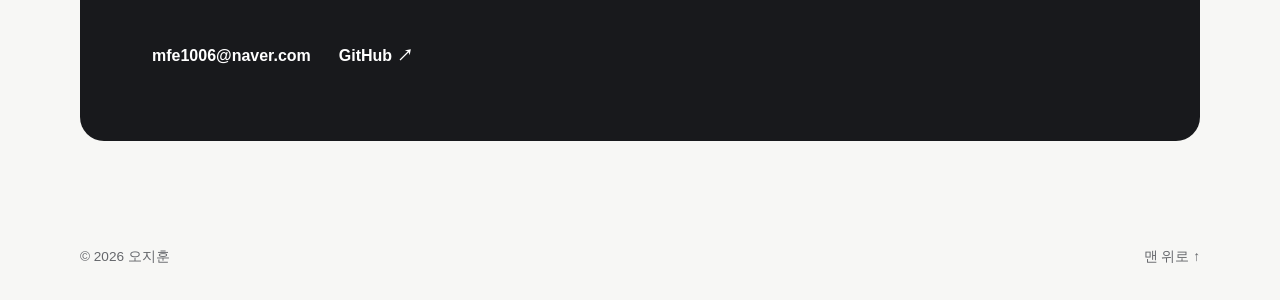
==== commit 52b66199: "Update Final" ====
--- a/index.html
+++ b/index.html
@@ -164,37 +164,97 @@
     
         <div class="modal-body">
           <section class="introduction-section">
-            <h3>개발자로서의 방향</h3>
-            <p>
-              기능을 단순히 동작시키는 데 그치지 않고, 왜 이러한 구조를
-              선택했는지 설명할 수 있는 개발자가 되고자 합니다.
-            </p>
-            <p>
-              C++과 C#을 중심으로 게임 클라이언트 개발을 공부하며
-              자료구조, 알고리즘, 게임 시스템 구현 역량을 쌓고 있습니다.
+            <h3>About me</h3>
+            <p>
+              저는 계속해서 생각하는 자세를 가지고 있습니다. 무언가를 구현해야 할 때 바로 시작하는 것이 아니라 전체적인 흐름을 생각하며 틀을 잡고 시작하고자 합니다. 이후 원하는 동작을 실행시키기 위하여 문제를 쪼개고 쪼개며
+              작은 문제를 해결함으로써 큰 문제를 해결하는 방법을 기반으로 개발을 해나가고 있습니다.
+            </p>
+            <p>
+              설계한 부분이 실제로 원했던 결과와 일치하게 동작한다는 부분에 성취감을 느끼며 다른 분야의 직무들과 함께 결과물을 완성하는 것에서 즐거움을 느낍니다.
+              <br/>
+              또한 한 번 시작하면 계속해서 지속하는 끈기를 가지고 있습니다. 어떤 일을 하든 계속해서 나아가는 모습을 가지고 임합니다.
+            </p>
+            <p>
+            프로젝트의 진행에 어려움을 겪거나 문제 상황이 발생하였을 때 문제가 무엇인지 부터 파악하고 전체적인 흐름 중에 어떤 부분에서 발생하는지 고려하여 해결하려고 합니다.
+            <br/>
+            문제 파악 후에는 하나의 생각에 갇히지 않고 여러 시각에서 해결책을 찾아보려고 노력합니다. 이미 문제가 발생한 로직의 경우에는 계속해서 같은 로직으로 생각해도 문제가 해결되지 않을 가능성이 있기에 아예 다른 구조로
+            생각하는 방식 또한 고려하고 있습니다.
             </p>
           </section>
     
           <section class="introduction-section">
-            <h3>문제 해결 방식</h3>
-            <p>
-              구현 중 문제가 발생하면 증상을 재현하고, 원인을 작은 단위로
-              분리한 뒤 해결 방법을 검토합니다.
-            </p>
-            <p>
-              단순히 오류를 수정하는 것보다 이후 기능 확장과 유지보수까지
-              고려하여 구조를 개선하는 과정을 중요하게 생각합니다.
-            </p>
+            <h3>Communication</h3>
+            <p>
+              저는 다년간의 아르바이트 경험을 통해 여러 사람들을 만나며 커뮤니케이션 능력을 키웠습니다. 공동의 목표를 달성하기 위하여 같이 노력하고 문제나 어려운 상황이 발생하였을 때 소통하고 맡은 역할을 충실하게 수행하여
+              문제를 해결하였습니다.
+            </p>
+            <p>
+              이러한 경험은 팀원과의 협력 프로젝트에서도 큰 도움이 되었습니다. 
+              대학교 공모전 프로젝트를 진행할 때 소프트웨어 부분을 맡게 되어 기본적인 구조를 만들고 기능에 대해 토의하고 추가해나가며 진행하였습니다.
+            </p>
+            <p>
+              그러다 프로젝트 마감이 얼마 남지 않았을 때 기획자의 기능 수정 요청이 있었고 저는 현재 해결하지 못한 부분도 있고 기능을 추가할 경우 오류 발생 시에 해결할 기간이 충분하지 않다고 생각해 기능 추가에 반대를 하여
+              갈등이 생겼습니다. 이야기를 할 때 현재 상황과 발생할 문제점을 토대로 이야기했고 기획자도 긍정하였으나 추가할 기능이 프로젝트의 목적에 크게 부합하기에 필요하다고 주장하였습니다.
+              <br/>
+              논의를 거친 후 기획보다 조금 축소하여 기능을 구현하였고 프로젝트를 완성할 수 있었습니다.
+            </p>
+            <p>
+              팀원들과의 소통을 통하여 앞으로 나아가야 할 방향을 결정하고 갈등이 발생하였을 때 현재 상황과 내가 주장하고자 하는 근거를 토대로 제시하고 상대방의 의견을 듣고 협의점을 찾아가는 경험으로 협업 과정에서 의견 차이를
+              조율하고 최선의 대안을 찾아내는 능력을 강화할 수 있었습니다.
+            </p>
+
           </section>
     
           <section class="introduction-section">
-            <h3>앞으로의 목표</h3>
-            <p>
-              게임의 전투, 상태, UI, 상호작용과 같은 핵심 시스템을 안정적으로
-              구현하고, 팀에서 신뢰받을 수 있는 게임 클라이언트 개발자로
-              성장하는 것이 목표입니다.
+            <h3>Problem-Solving Ability</h3>
+            <p>
+              프로젝트를 진행할 때 여러 문제점이 생기게 됩니다. 
+              저는 문제를 고민해보며 여러 해결 방법을 생각해봅니다.
+            </p>
+
+            <p>
+              프로젝트를 진행할 때 공통된 요소를 가지고 있는 서로 다른 UI에서 드래그로 정보 교환이 되게 하려고 했는데 
+              UI의 종류가 세 개 이상이다 보니 각각에 맞는 교환 메서드를 따로 만들기에는 너무 복잡하다고 생각이
+              들었습니다.
+            </p>
+
+            <p>
+              고민을 거듭하던 중 같은 요소를 가지고 있으니 
+              요소를 가진 데이터 관리자들에 인터페이스를 추가하여 인터페이스의 메서드를 실행하면 각각 UI에서의 교환을 간단하게 구현할 수 있겠다 라는 생각이 들었고 이러한 방법으로
+              문제를 해결하였습니다.
+            </p>
+
+            <p>
+              이 방법은 문제를 직면했을 때 작은 부분에서 큰 부분으로 점차 해결하는 일반적으로 가지고 있던 생각과 달리 큰 부분에서 접근하는 방식으로 해결이 되었고 이를 통해 한 가지 생각만 고집하기 보다는 여러 측면에서 접근
+              해보는 게 보다 쉽게 문제를 해결할 수 있다는 경험을 얻게 되었습니다
             </p>
           </section>
+
+          <section class="introduction-section">
+            <h3>Resource Management Ability</h3>
+            <p>
+              무언가를 하고자 할 때 가장 중요한 것은 목표가 무엇인지 정확히 아는 것이라고 생각합니다. 개발을 하다 보면 목표를 간단하게 구현할 수 있음에도 과정이 지나치게 복잡해지는 경우가 있다고 생각합니다. 
+              그럴 경우에
+              처음으로 돌아가서 구현하고자 했던 목적이 어떤 것이 었는지를 다시 생각해보면 의외로 쉽게 해결되는 경우가 있었습니다.
+            </p>
+
+            <p>
+              1초 당 데이터가 들어오고 관리해야 되는 프로젝트가 있었는데 
+              계속 데이터를 저장하기에는 사용하고 있는 서버의 용량이 부족하여 어려움을 겪고 있었습니다. 계속 해서 생각해보다가 데이터 사용의 목적이 기준치를 넘어선 값
+              감지와 값이 튀는 요소를 방지하기 위함이라는 것을 인지하고 
+              특정 개수의 요소의 평균 값을 사용하여 이전 데이터는 버리고 새로운 값을 최신화하여 용량의 문제를 해결 하였습니다.
+            </p>
+
+            <p>
+              개발 부분 이외 에서도 생활비, 건강 유지 등의 요소들을 유지하기 위해서 
+              일정 시간 아르바이트와 꾸준한 운동을 통하여 균형이 흐트러지지 않도록 준비하고 있습니다.
+            </p>
+            <p>
+              중요한 것은 계속해서 생각하는 것과 목표를 상기하는 것이라고 생각합니다. 상황이 복잡할 때에도 기본을 생각하며 목표에 부합하는 것을 찾아가면 
+              여러 상황에 대처하는 능력과 개발 실력이 쌓여간다고 생각합니다.
+            </p>
+          </section>
+
         </div>
       </div>
     </div>
@@ -224,8 +284,8 @@
       <article class="timeline-item">
         <div class="timeline-date">수상 · 자격</div>
         <div>
-          <h3>항목명</h3>
-          <p>기관명 · 취득 또는 수상 연도</p>
+          <h3>창의적 공학설계 경진대회 동상</h3>
+          <p>가천대학교</p>
         </div>
       </article>
     </div>
@@ -248,17 +308,17 @@
           <article class="project-card reveal">
             <div class="project-visual project-visual--one">
               <!-- 실제 이미지 사용 시 span을 지우고 아래 img를 사용하세요. -->
-              <!-- <img src="./assets/images/project-01.jpg" alt="Town 플레이 화면" /> -->
+              <img src="./assets/images/Tiny.jpg" alt="Town 플레이 화면" />
               <span>PROJECT IMAGE 01</span>
             </div>
 
             <div class="project-content">
               <div class="project-meta">
                 <span>개인 프로젝트</span>
-                <span>2026</span>
-              </div>
-
-              <h3>Town</h3>
+                <span>2025</span>
+              </div>
+
+              <h3>Tiny Sword</h3>
               <p class="project-summary">
                 전투와 인벤토리 시스템을 구현한 게임 클라이언트 프로젝트입니다.
               </p>
@@ -270,15 +330,13 @@
               </ul>
 
               <div class="tag-list" aria-label="사용 기술">
-                <span>C++</span>
-                <span>DirectX 11</span>
-                <span>ImGui</span>
+                <span>C#</span>
+                <span>Unity</span>
               </div>
 
               <div class="project-links">
-                <a href="#" target="_blank" rel="noreferrer">GitHub ↗</a>
-                <a href="#" target="_blank" rel="noreferrer">영상 ↗</a>
-                <a href="#" target="_blank" rel="noreferrer">문서 ↗</a>
+                <a href="https://github.com/jion1006/TinySword" target="_blank" rel="noreferrer">GitHub ↗</a>
+                <a href="https://www.youtube.com/watch?v=0NXmCWbVst0" target="_blank" rel="noreferrer">영상 ↗</a>
               </div>
             </div>
           </article>
@@ -286,36 +344,135 @@
           <!-- 프로젝트 2 -->
           <article class="project-card reveal">
             <div class="project-visual project-visual--two">
-              <!-- <img src="./assets/images/project-02.jpg" alt="프로젝트 플레이 화면" /> -->
+              <img src="./assets/images/atmega.png" alt="프로젝트 플레이 화면" />
+              <span>PROJECT IMAGE 02</span>
+            </div>
+
+            <div class="project-content">
+              <div class="project-meta">
+                <span>팀 프로젝트 · 3인</span>
+                <span>2022</span>
+              </div>
+
+              <h3>Atmega Clock</h3>
+              <p class="project-summary">
+                마이크로 컨트롤러를 사용한 시계 시스템 제작으로 무선 알람 설정 부분을 맡았습니다.
+              </p>
+
+              <ul class="project-features">
+                <li>시계, 온습도 기능</li>
+                <li>스톱 워치 기능</li>
+                <li>블루투스를 통한 무선 알람 설정</li>
+              </ul>
+
+              <div class="tag-list" aria-label="사용 기술">
+                <span>Atmega128</span>
+              </div>
+
+              <div class="project-links">
+                <a href="https://github.com/jion1006/Atmega128_Clock" target="_blank" rel="noreferrer">GitHub ↗</a>
+              </div>
+            </div>
+          </article>
+
+
+<article class="project-card reveal">
+            <div class="project-visual project-visual--two">
+              <img src="./assets/images/PN.JPG" alt="프로젝트 플레이 화면" />
               <span>PROJECT IMAGE 02</span>
             </div>
 
             <div class="project-content">
               <div class="project-meta">
                 <span>팀 프로젝트 · 4인</span>
+                <span>2022</span>
+              </div>
+
+              <h3>PN MOSFET Simulation</h3>
+              <p class="project-summary">
+                반도체 도핑 시뮬레이션 Atlas를 통하여 데이터를 분석, 이론과 비교하였습니다.
+              </p>
+
+              <ul class="project-features">
+                <li>도핑 농도, 온도에 따른 전압 전류 변화 데이터 수집</li>
+                <li>데이터와 이론을 비교하여 차이 원인 분석 및 보완</li>
+              </ul>
+
+              <div class="tag-list" aria-label="사용 기술">
+                <span>Atlas</span>
+              </div>
+
+              <div class="project-links">
+                <a href="https://github.com/jion1006/PN-Junction-Mosfet-Simulation" target="_blank" rel="noreferrer">GitHub ↗</a>
+              </div>
+            </div>
+          </article>
+
+
+<article class="project-card reveal">
+            <div class="project-visual project-visual--two">
+              <img src="./assets/images/Ray.png" alt="프로젝트 플레이 화면" />
+              <span>PROJECT IMAGE 02</span>
+            </div>
+          
+            <div class="project-content">
+              <div class="project-meta">
+                <span>개인 프로젝트</span>
                 <span>2025</span>
               </div>
-
-              <h3>프로젝트 이름</h3>
+          
+              <h3>RayTracing</h3>
               <p class="project-summary">
-                담당한 핵심 시스템과 프로젝트 특징을 한두 문장으로 적습니다.
+                C++을 통하여 RayTracer를 구현하였습니다.
               </p>
-
+          
               <ul class="project-features">
-                <li>맵 오브젝트 상호작용 구현</li>
-                <li>이벤트 기반 UI 연결</li>
-                <li>Git 브랜치 기반 협업</li>
+                <li>Ray를 통하여 부딪히는 물체의 반사와 굴절을 구현</li>
+                <li>인터페이스 기반으로 매질을 구현 </li>
+                <li>물리 기반으로 이루어지는 빛의 상호작용을 이해</li>
               </ul>
-
+          
               <div class="tag-list" aria-label="사용 기술">
-                <span>C#</span>
-                <span>Unity</span>
-                <span>Git</span>
-              </div>
-
+                <span>c++</span>
+              </div>
+          
               <div class="project-links">
-                <a href="#" target="_blank" rel="noreferrer">GitHub ↗</a>
-                <a href="#" target="_blank" rel="noreferrer">영상 ↗</a>
+                <a href="https://github.com/jion1006/RayTracing" target="_blank" rel="noreferrer">GitHub ↗</a>
+            </div>
+          </article>
+
+
+          <article class="project-card reveal">
+            <div class="project-visual project-visual--two">
+              <img src="./assets/images/Toilet.png" alt="프로젝트 플레이 화면" />
+              <span>PROJECT IMAGE 02</span>
+            </div>
+          
+            <div class="project-content">
+              <div class="project-meta">
+                <span>팀 프로젝트 · 3인</span>
+                <span>2024</span>
+              </div>
+          
+              <h3>화장실 시스템</h3>
+              <p class="project-summary">
+                라즈베리 파이와 아두이노를 통한 화장실 자동 제어 시스템
+              </p>
+          
+              <ul class="project-features">
+                <li>가스 감지 센서를 통한 자동 환기</li>
+                <li>wifi를 통한 휴대폰에서의 원격조정 및 수치 확인</li>
+                <li>특정 시간 이상 지정 수치 초과시 자동 물내림</li>
+              </ul>
+          
+              <div class="tag-list" aria-label="사용 기술">
+                <span>python</span>
+                <span>AndriodStudio</span>
+              </div>
+          
+              <div class="project-links">
+                <a href="https://github.com/jion1006/ToiletSystem" target="_blank" rel="noreferrer">GitHub ↗</a>
+                <a href="https://www.youtube.com/watch?v=M6i9IxREoBE&t=6s" target="_blank" rel="noreferrer">영상 ↗</a>
               </div>
             </div>
           </article>
@@ -346,23 +503,19 @@
             <h3>Engine & Graphics</h3>
             <ul>
               <li><strong>Unity</strong><span>게임플레이 및 UI 구현</span></li>
-              <li><strong>DirectX 11</strong><span>학습 또는 사용 범위 기재</span></li>
             </ul>
           </article>
 
           <article class="skill-card reveal">
             <h3>Tools</h3>
             <ul>
-              <li><strong>Git · GitHub</strong><span>버전 관리와 협업</span></li>
+              <li><strong>Git · GitHub</strong><span>버전 관리</span></li>
               <li><strong>Visual Studio</strong><span>디버깅과 프로파일링</span></li>
             </ul>
           </article>
         </div>
 
-        <p class="skill-note reveal">
-          기술 숙련도를 별점이나 퍼센트로 표현하기보다,
-          실제로 어디까지 사용했는지를 짧게 적는 것이 좋습니다.
-        </p>
+        
       </div>
     </section>
 
@@ -376,9 +529,9 @@
         </p>
 
         <div class="contact-links">
-          <a href="mailto:YOUR_EMAIL@example.com">YOUR_EMAIL@example.com</a>
+          <a href="mailto:YOUR_EMAIL@example.com">mfe1006@naver.com</a>
           <a
-            href="https://github.com/YOUR_GITHUB_ID"
+            href="https://github.com/jion1006"
             target="_blank"
             rel="noreferrer"
           >
--- a/styles.css
+++ b/styles.css
@@ -781,14 +781,18 @@
 .modal-content {
   position: relative;
   z-index: 1;
+  
+  display: flex;
+  flex-direction: column;
+  
   width: min(100%, 760px);
   max-height: min(85vh, 820px);
-  overflow-y: auto;
+  overflow: hidden;
+  
   padding: 48px;
   border-radius: 24px;
   background: var(--surface);
   box-shadow: 0 24px 80px rgba(0, 0, 0, 0.22);
-  animation: modalOpen 0.25s ease;
 }
 
 .modal-close {
@@ -825,7 +829,11 @@
 }
 
 .modal-body {
+  min-height: 0;
   margin-top: 36px;
+  padding-right: 16px;
+  overflow-y: auto;
+  overscroll-behavior: contain;
 }
 
 .introduction-section+.introduction-section {
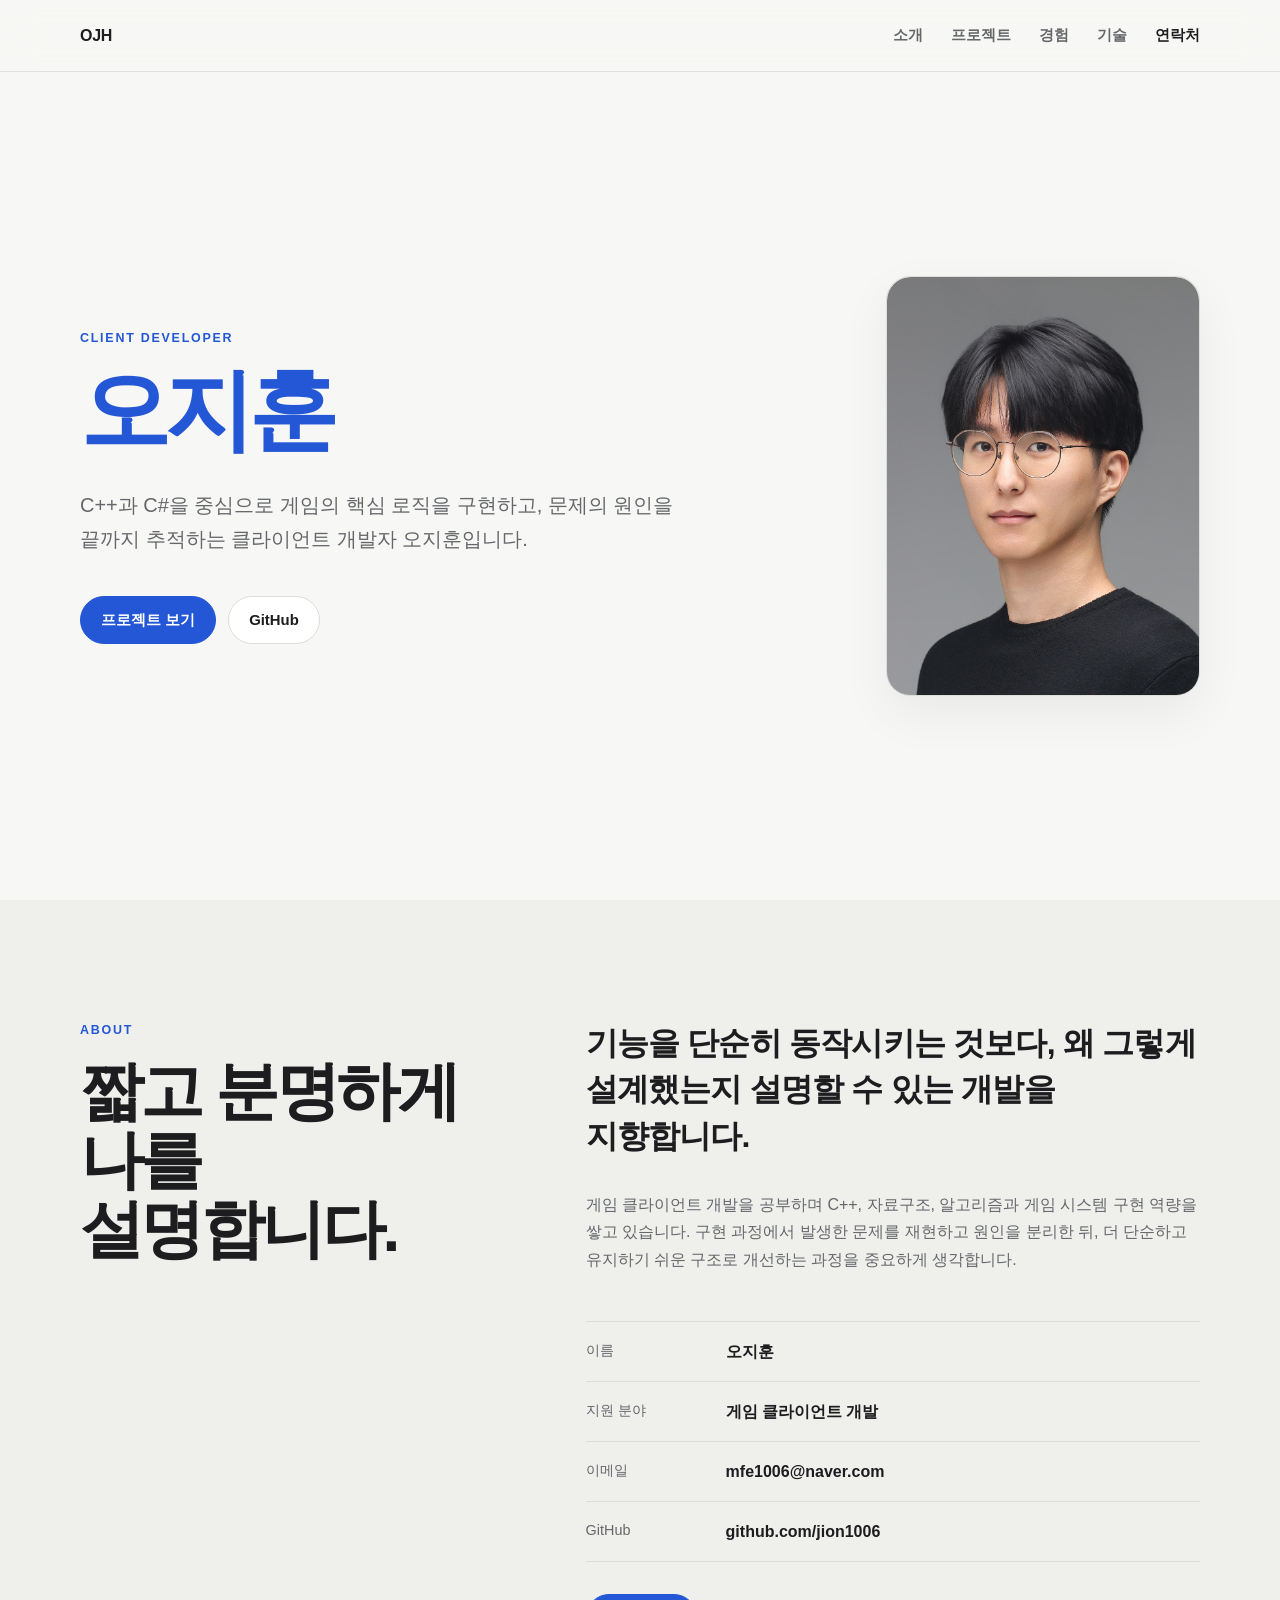
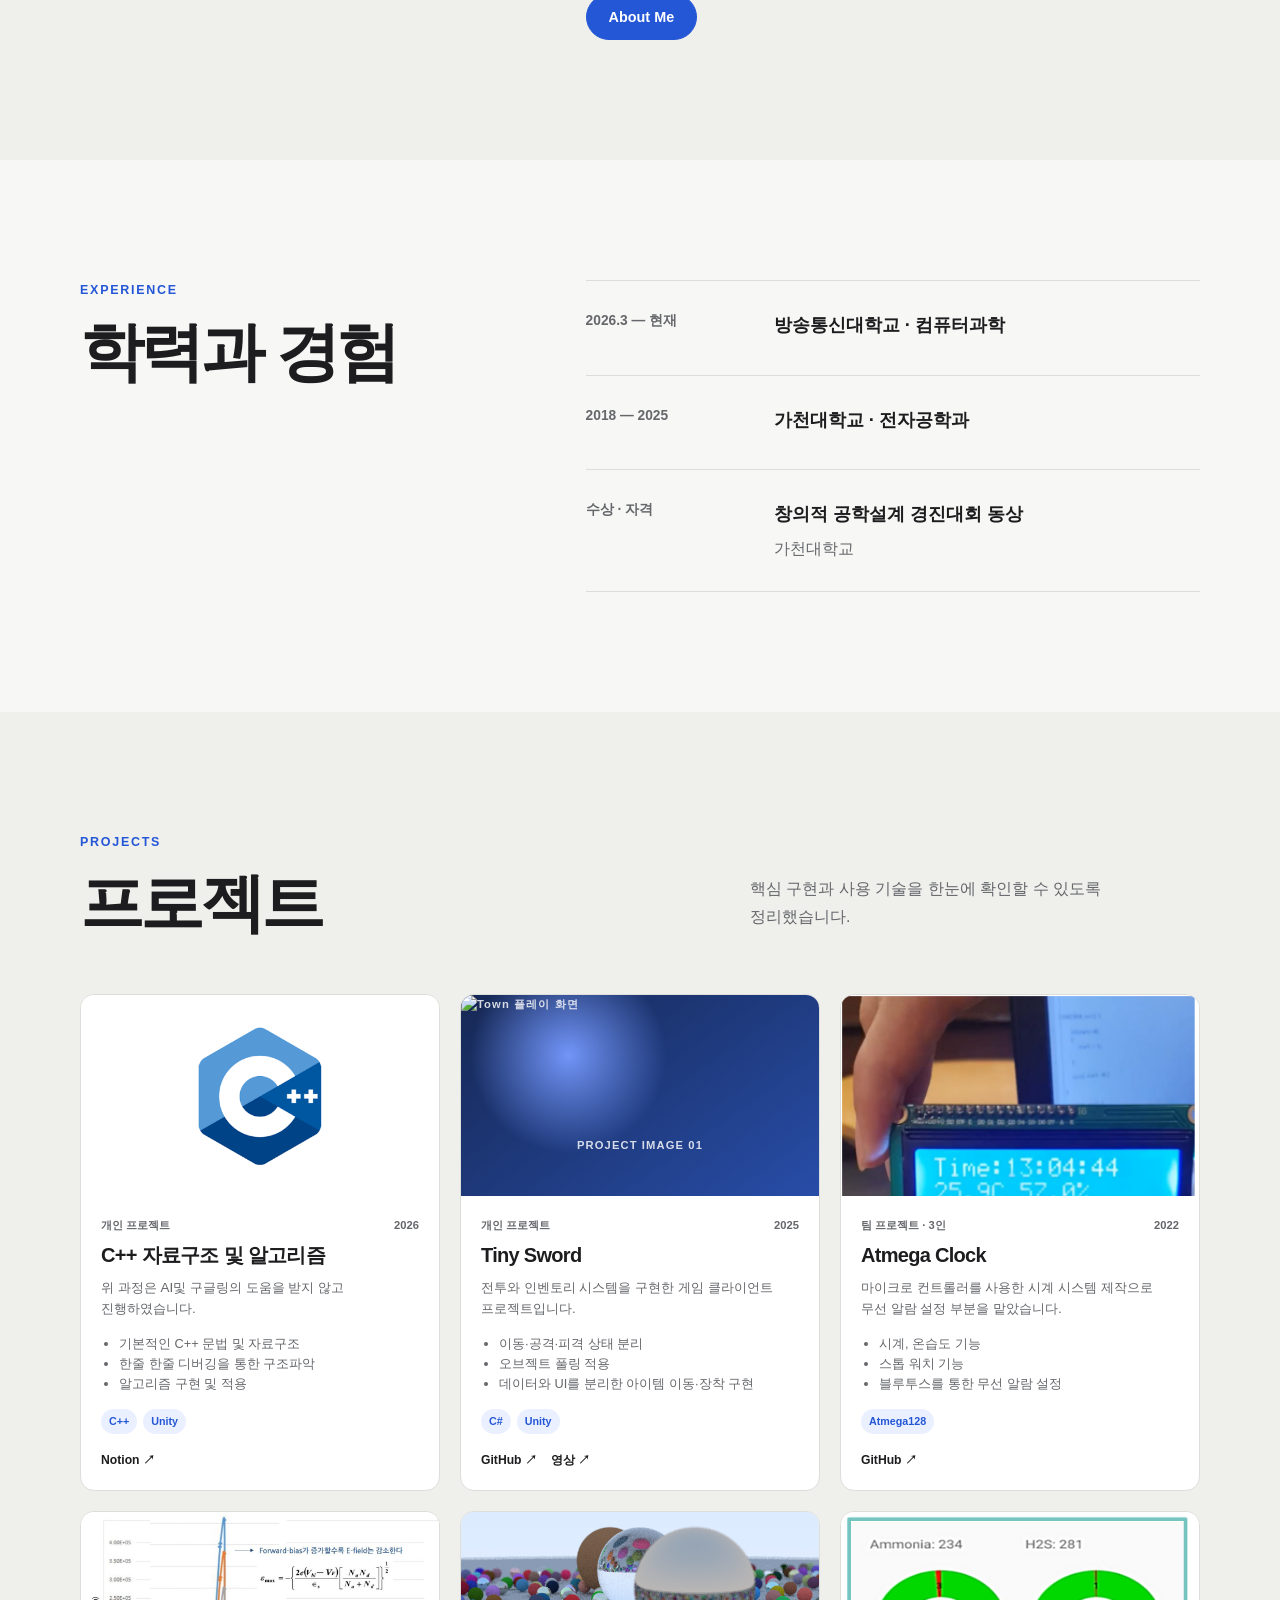
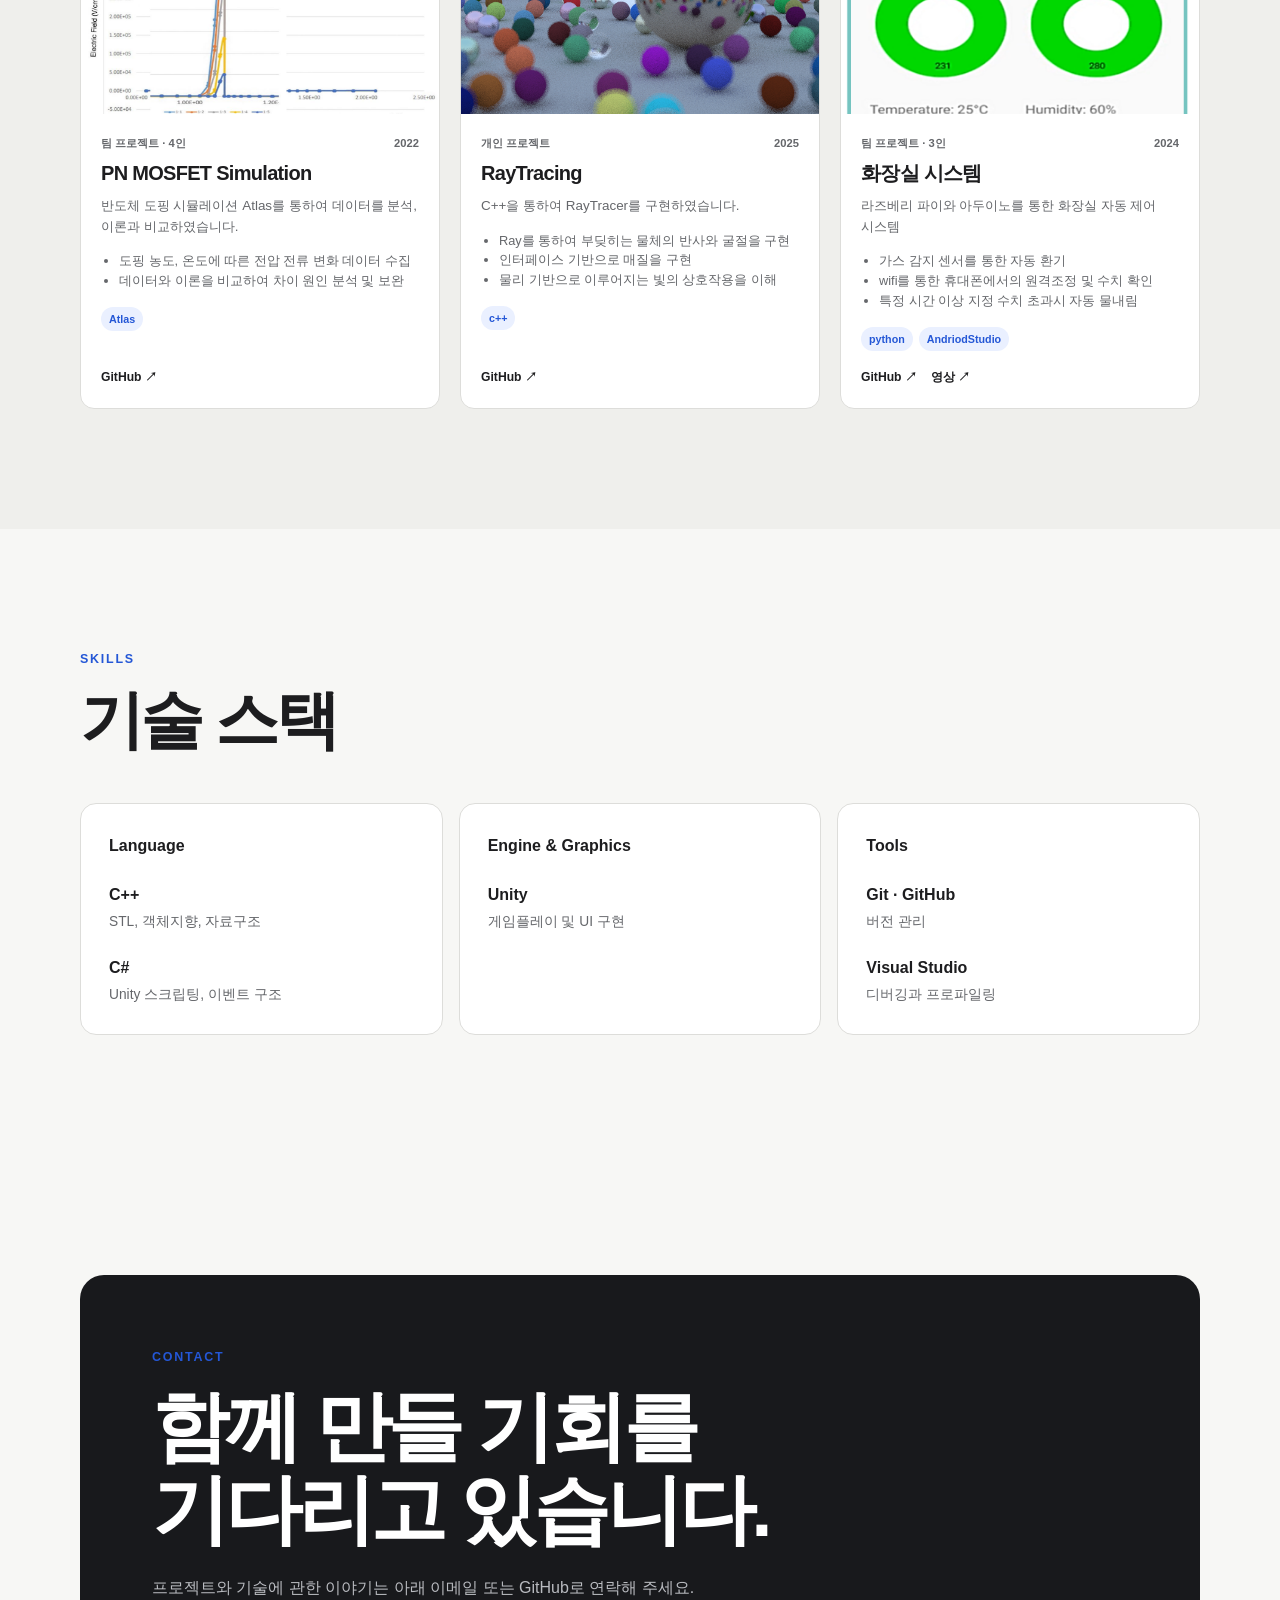
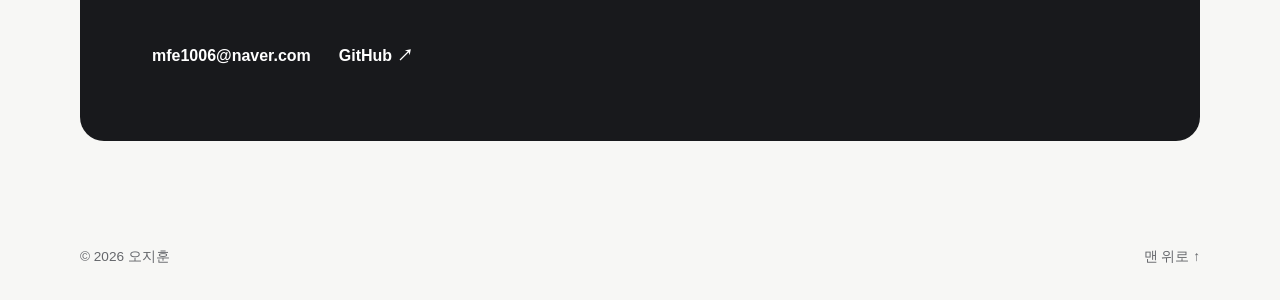
==== commit 6cdf0b22: "i update" ====
--- a/index.html
+++ b/index.html
@@ -302,9 +302,47 @@
           </div>
           <p>핵심 구현과 사용 기술을 한눈에 확인할 수 있도록 정리했습니다.</p>
         </div>
-
+        
         <div class="project-list">
           <!-- 프로젝트 1 -->
+
+
+          <article class="project-card reveal">
+            <div class="project-visual project-visual--one">
+              <!-- 실제 이미지 사용 시 span을 지우고 아래 img를 사용하세요. -->
+              <img src="./assets/images/C++image.png" alt="C++" />
+              <span>PROJECT IMAGE 01</span>
+            </div>
+          
+            <div class="project-content">
+              <div class="project-meta">
+                <span>개인 프로젝트</span>
+                <span>2026</span>
+              </div>
+          
+              <h3>C++ 자료구조 및 알고리즘</h3>
+              <p class="project-summary">
+                위 과정은 AI및 구글링의 도움을 받지 않고 진행하였습니다.
+              </p>
+          
+              <ul class="project-features">
+                <li>기본적인 C++ 문법 및 자료구조</li>
+                <li>한줄 한줄 디버깅을 통한 구조파악</li>
+                <li>알고리즘 구현 및 적용</li>
+              </ul>
+          
+              <div class="tag-list" aria-label="사용 기술">
+                <span>C++</span>
+                <span>Unity</span>
+              </div>
+          
+              <div class="project-links">
+                <a href="https://app.notion.com/p/2f011d8ab6608042ad00c2191519e5db" target="_blank" rel="noreferrer">Notion ↗</a>
+                
+              </div>
+            </div>
+          </article>
+          
           <article class="project-card reveal">
             <div class="project-visual project-visual--one">
               <!-- 실제 이미지 사용 시 span을 지우고 아래 img를 사용하세요. -->
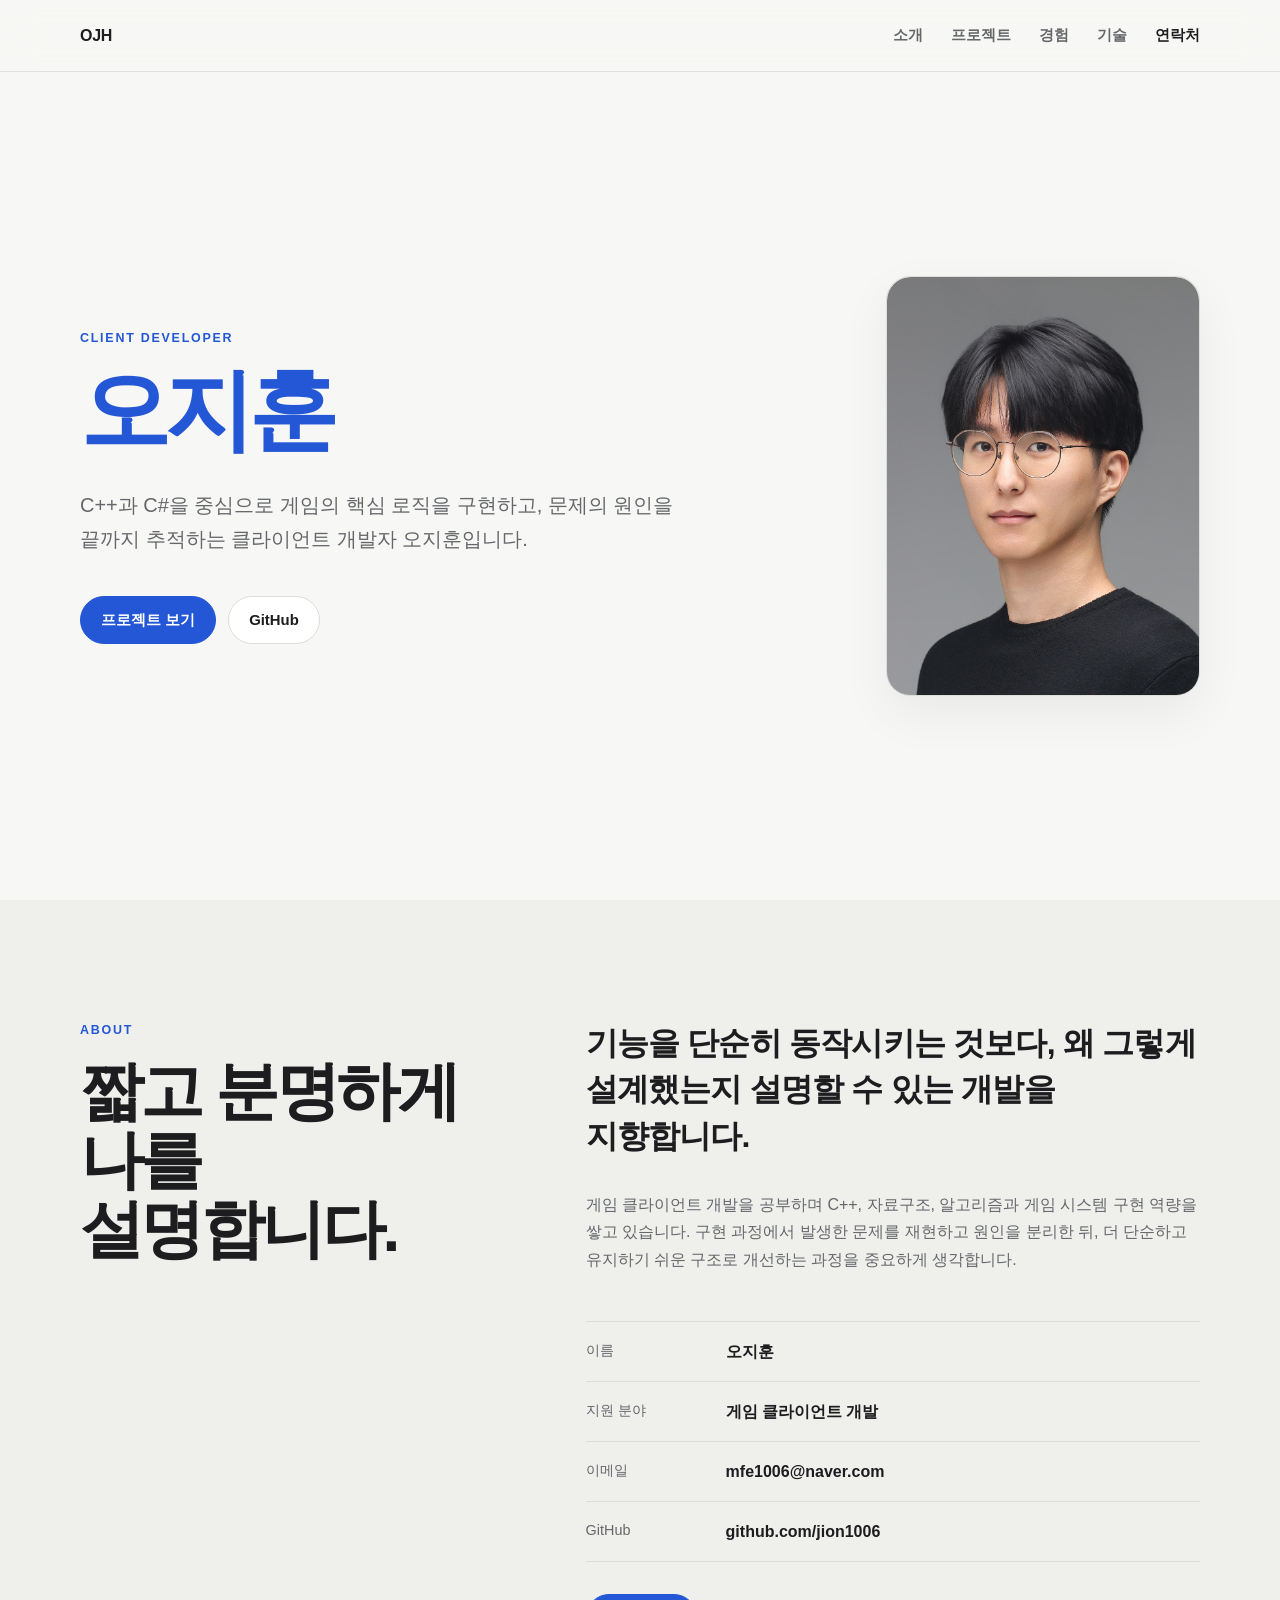
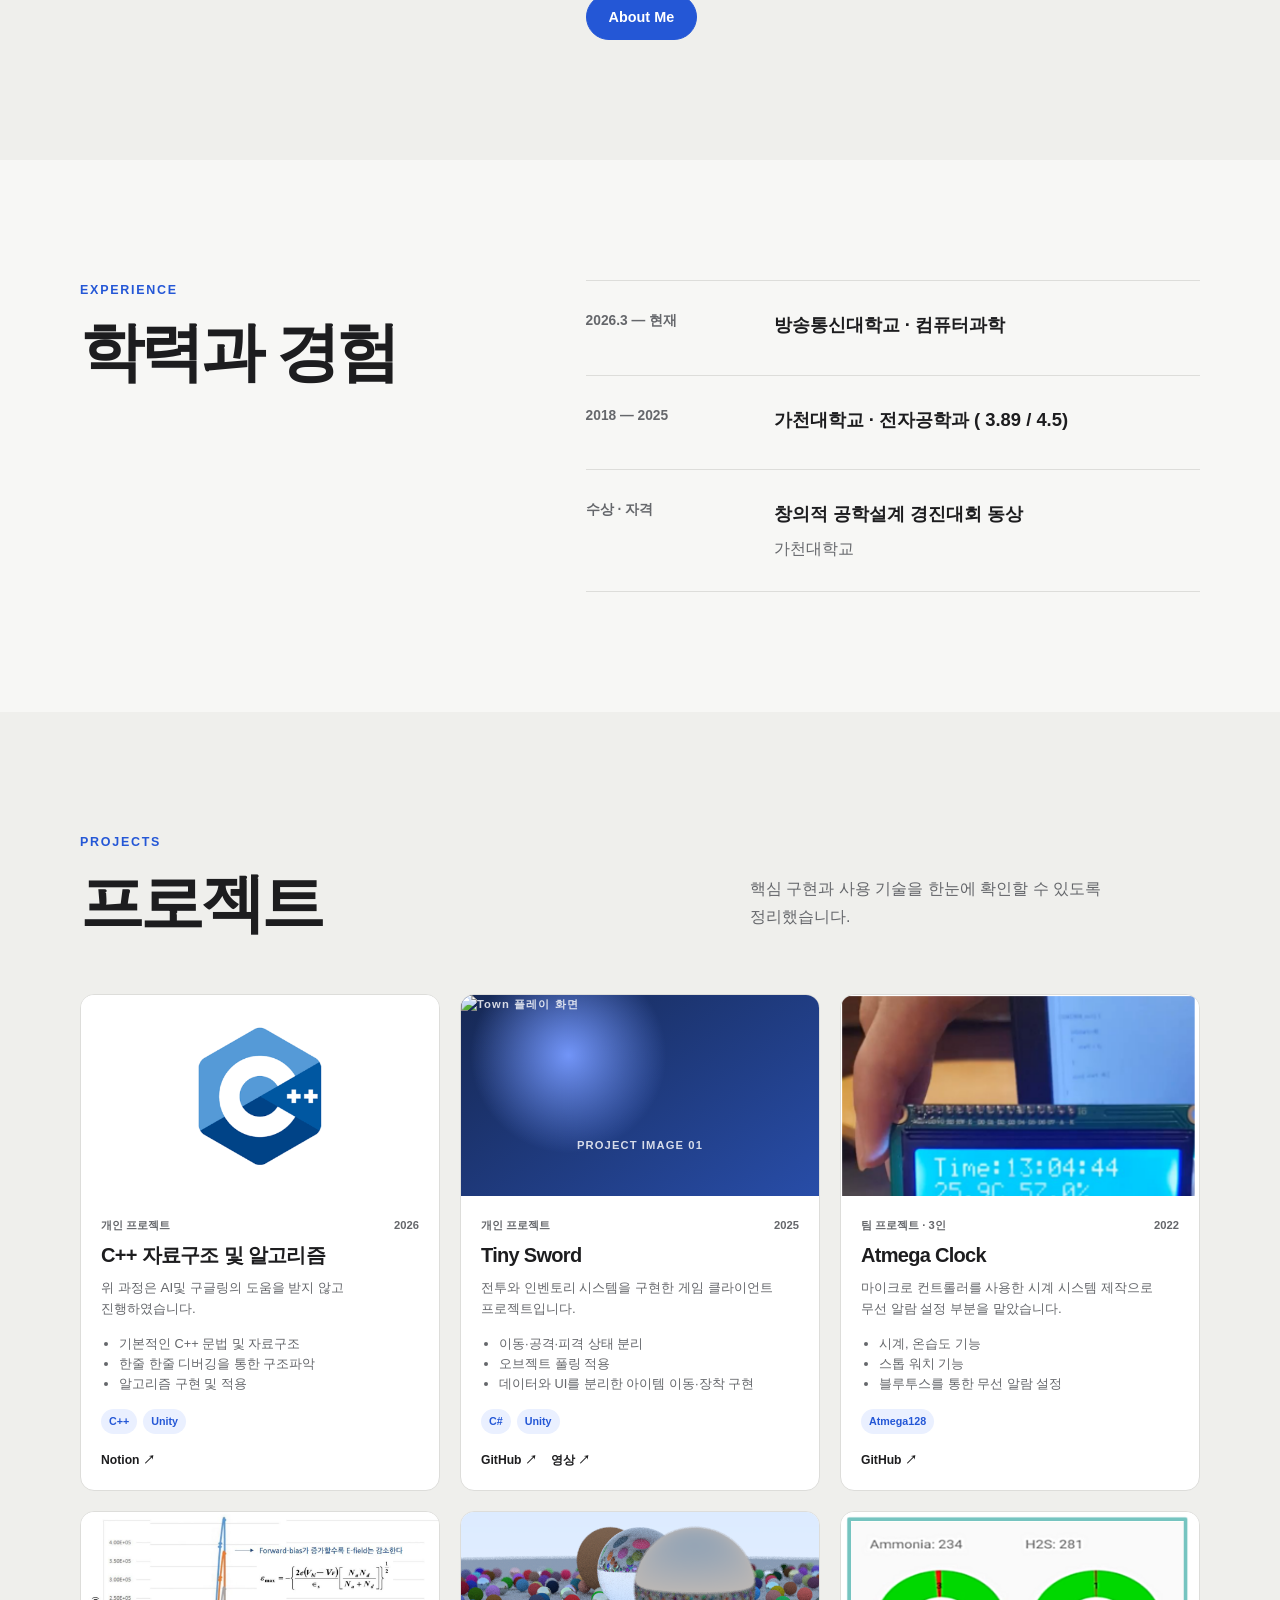
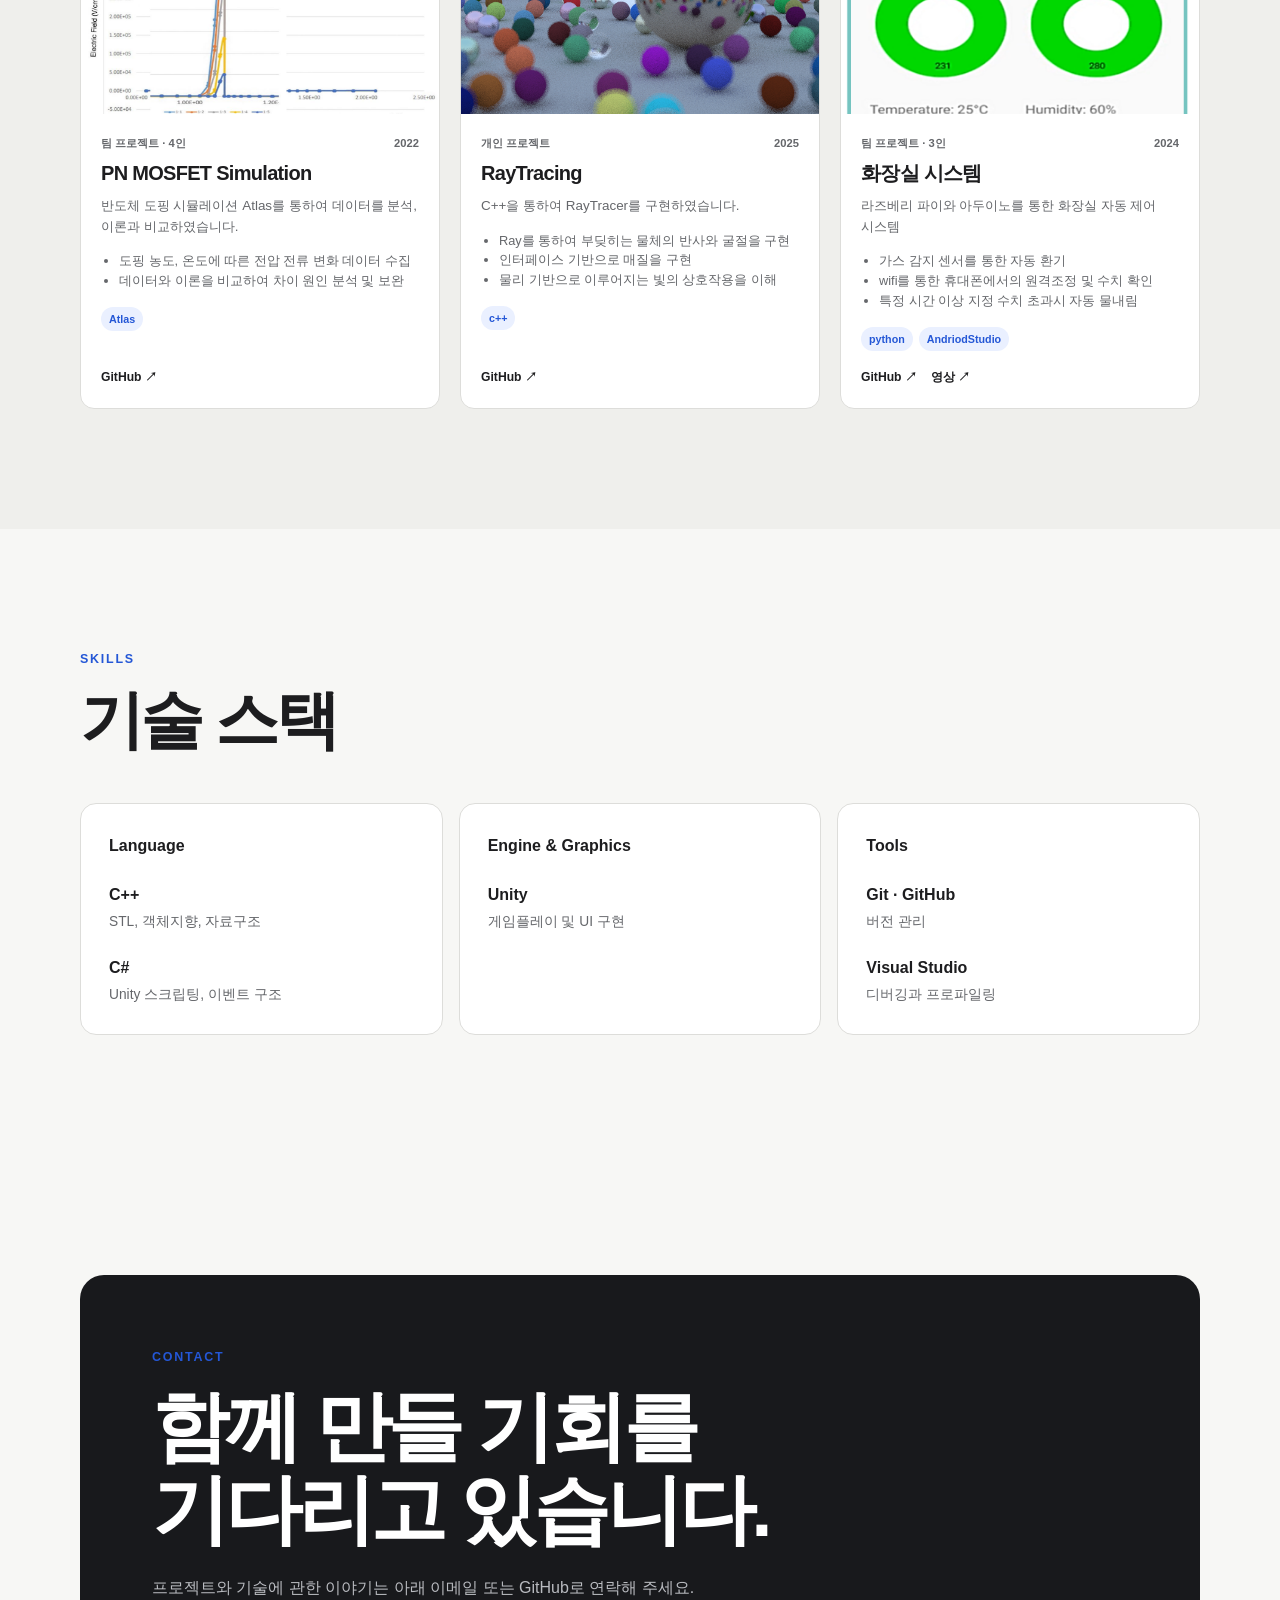
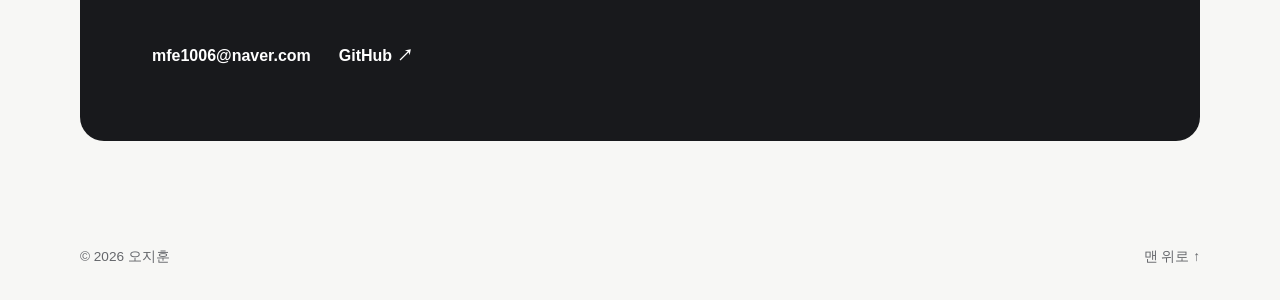
==== commit 60038b4c: "change" ====
--- a/index.html
+++ b/index.html
@@ -277,7 +277,7 @@
       <article class="timeline-item">
         <div class="timeline-date">2018 — 2025</div>
         <div>
-          <h3>가천대학교 · 전자공학과</h3>
+          <h3>가천대학교 · 전자공학과 ( 3.89 / 4.5)</h3>
         </div>
       </article>
 
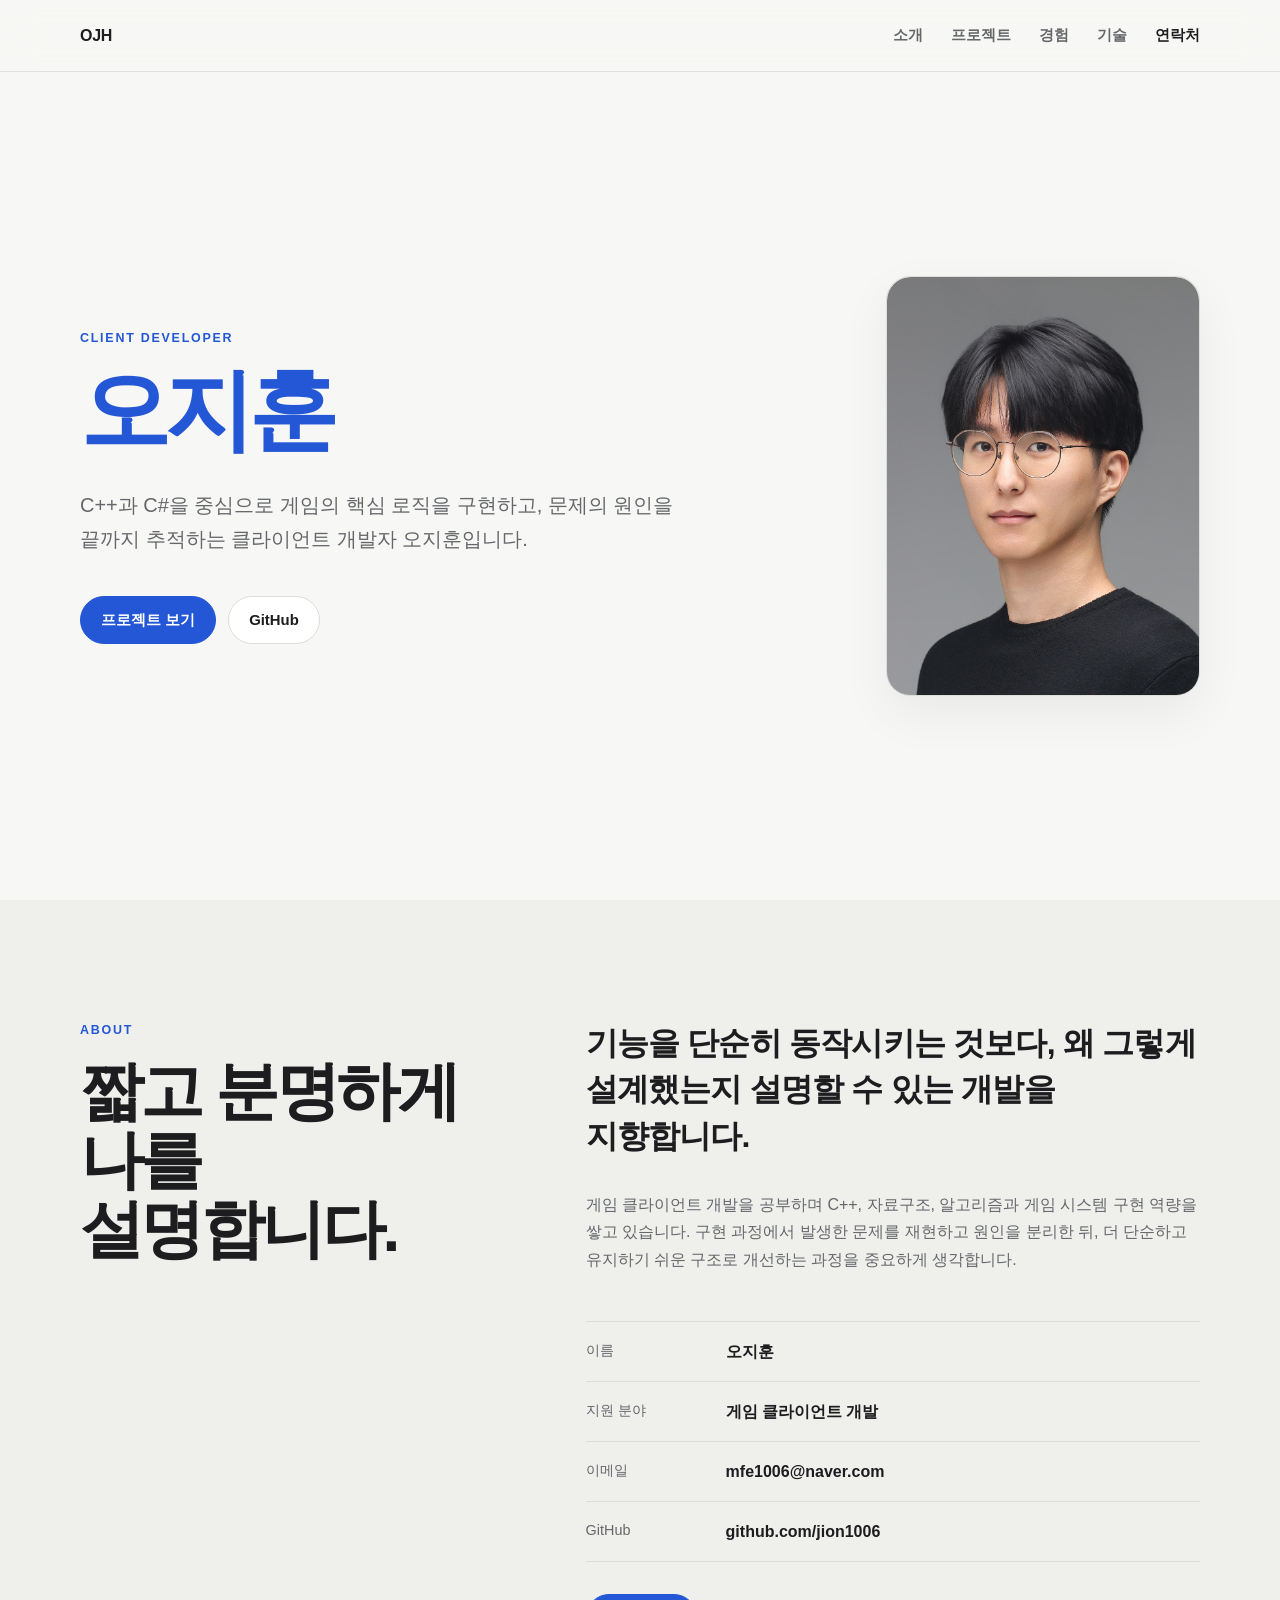
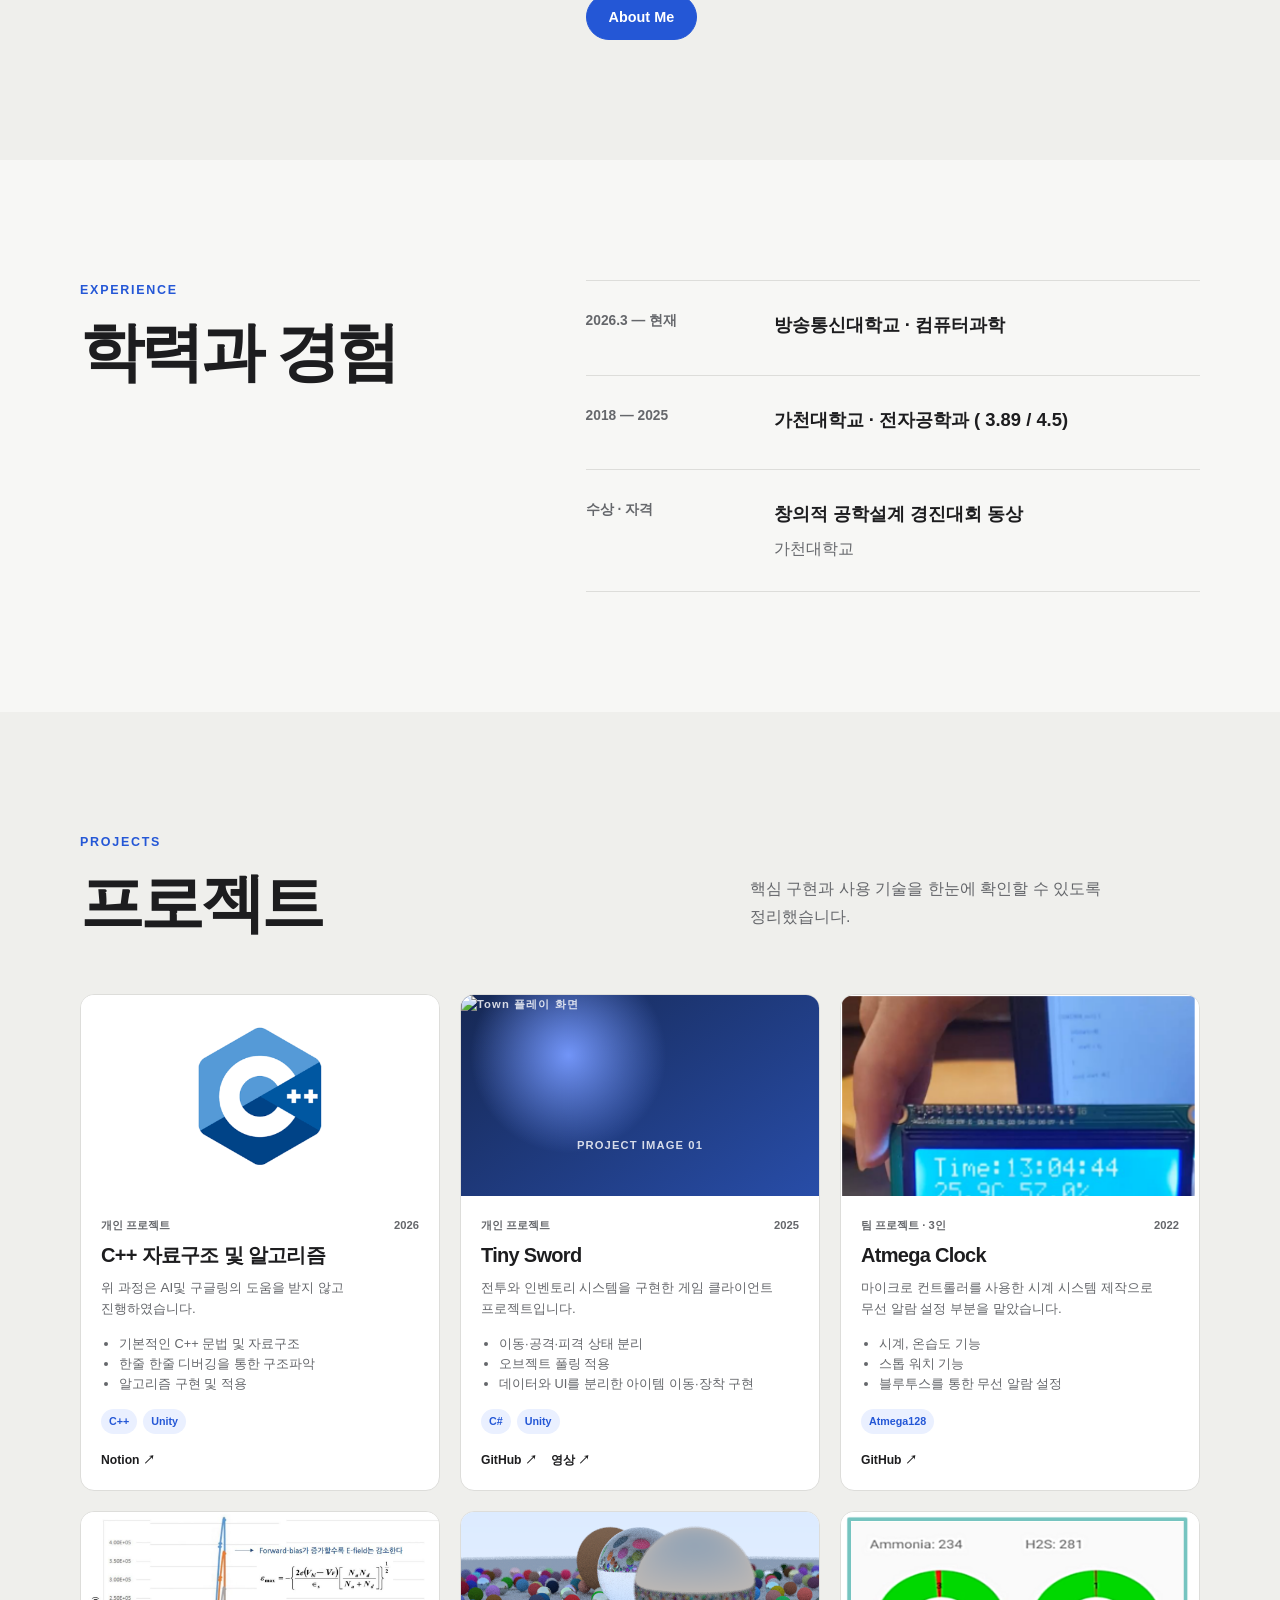
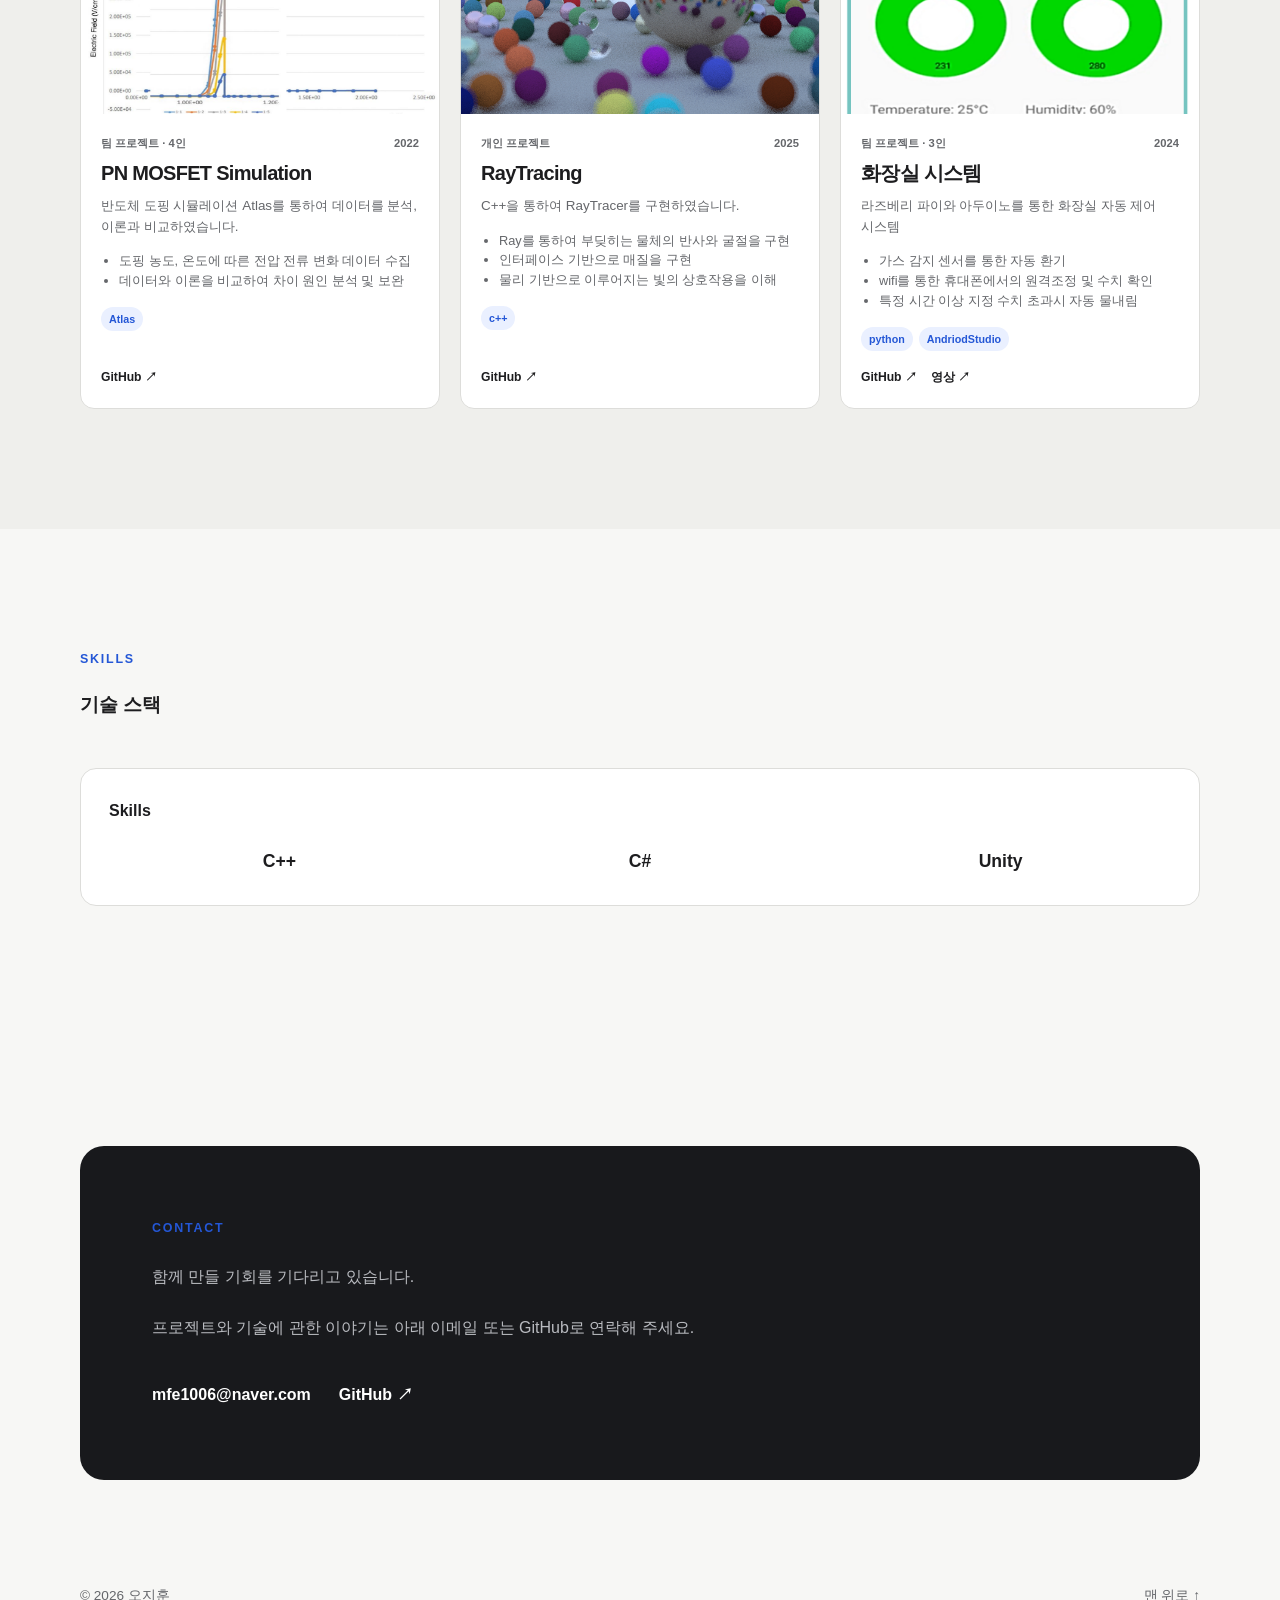
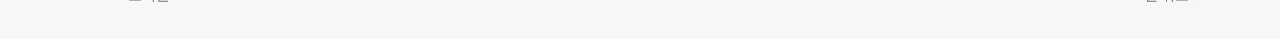
==== commit 7cd8a4cd: "change all" ====
--- a/index.html
+++ b/index.html
@@ -525,33 +525,18 @@
       <div class="container">
         <div class="section-heading reveal">
           <p class="eyebrow">SKILLS</p>
-          <h2>기술 스택</h2>
+          <h3>기술 스택</h3>
         </div>
 
         <div class="skill-grid">
           <article class="skill-card reveal">
-            <h3>Language</h3>
-            <ul>
-              <li><strong>C++</strong><span>STL, 객체지향, 자료구조</span></li>
-              <li><strong>C#</strong><span>Unity 스크립팅, 이벤트 구조</span></li>
-            </ul>
-          </article>
-
-          <article class="skill-card reveal">
-            <h3>Engine & Graphics</h3>
-            <ul>
-              <li><strong>Unity</strong><span>게임플레이 및 UI 구현</span></li>
-            </ul>
-          </article>
-
-          <article class="skill-card reveal">
-            <h3>Tools</h3>
-            <ul>
-              <li><strong>Git · GitHub</strong><span>버전 관리</span></li>
-              <li><strong>Visual Studio</strong><span>디버깅과 프로파일링</span></li>
-            </ul>
-          </article>
-        </div>
+            <h3>Skills</h3>
+            <div class="skill-items">
+              <strong>C++</strong>
+              <strong>C#</strong>
+              <strong>Unity</strong>
+            </div>
+          </article>
 
         
       </div>
@@ -561,7 +546,7 @@
     <section class="section contact" id="contact">
       <div class="container contact-inner reveal">
         <p class="eyebrow">CONTACT</p>
-        <h2>함께 만들 기회를 기다리고 있습니다.</h2>
+        <p>함께 만들 기회를 기다리고 있습니다.</p>
         <p>
           프로젝트와 기술에 관한 이야기는 아래 이메일 또는 GitHub로 연락해 주세요.
         </p>
--- a/styles.css
+++ b/styles.css
@@ -487,9 +487,10 @@
 
 .skill-grid {
   display: grid;
-  grid-template-columns: repeat(3, 1fr);
+  grid-template-columns: 1fr;
   gap: 16px;
   margin-top: 48px;
+  width: 100%;
 }
 
 .skill-card {
@@ -527,6 +528,17 @@
   margin: 24px 0 0;
   color: var(--muted);
   font-size: 0.9rem;
+}
+.skill-items {
+  display: grid;
+  grid-template-columns: repeat(3, 1fr);
+  align-items: center;
+  text-align: center;
+  gap: 20px;
+}
+
+.skill-items strong {
+  font-size: 1.1rem;
 }
 
 .contact {
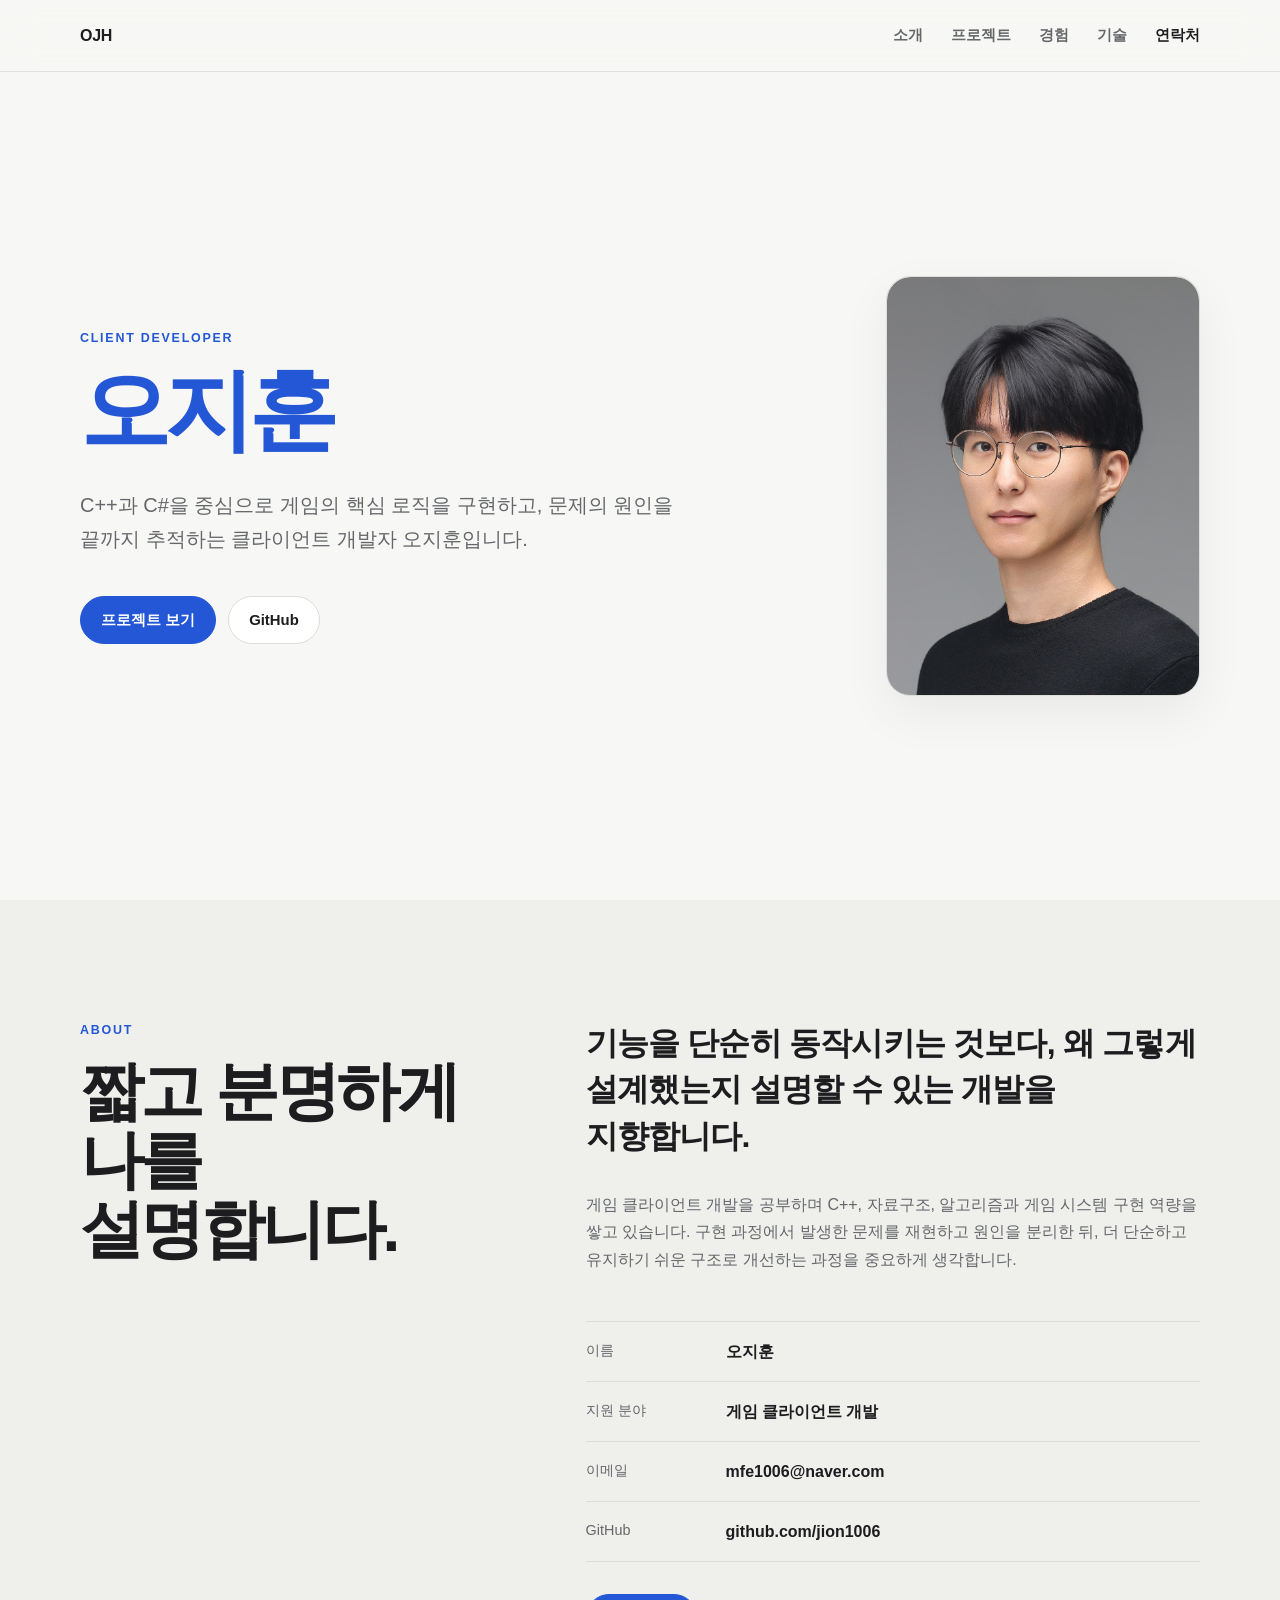
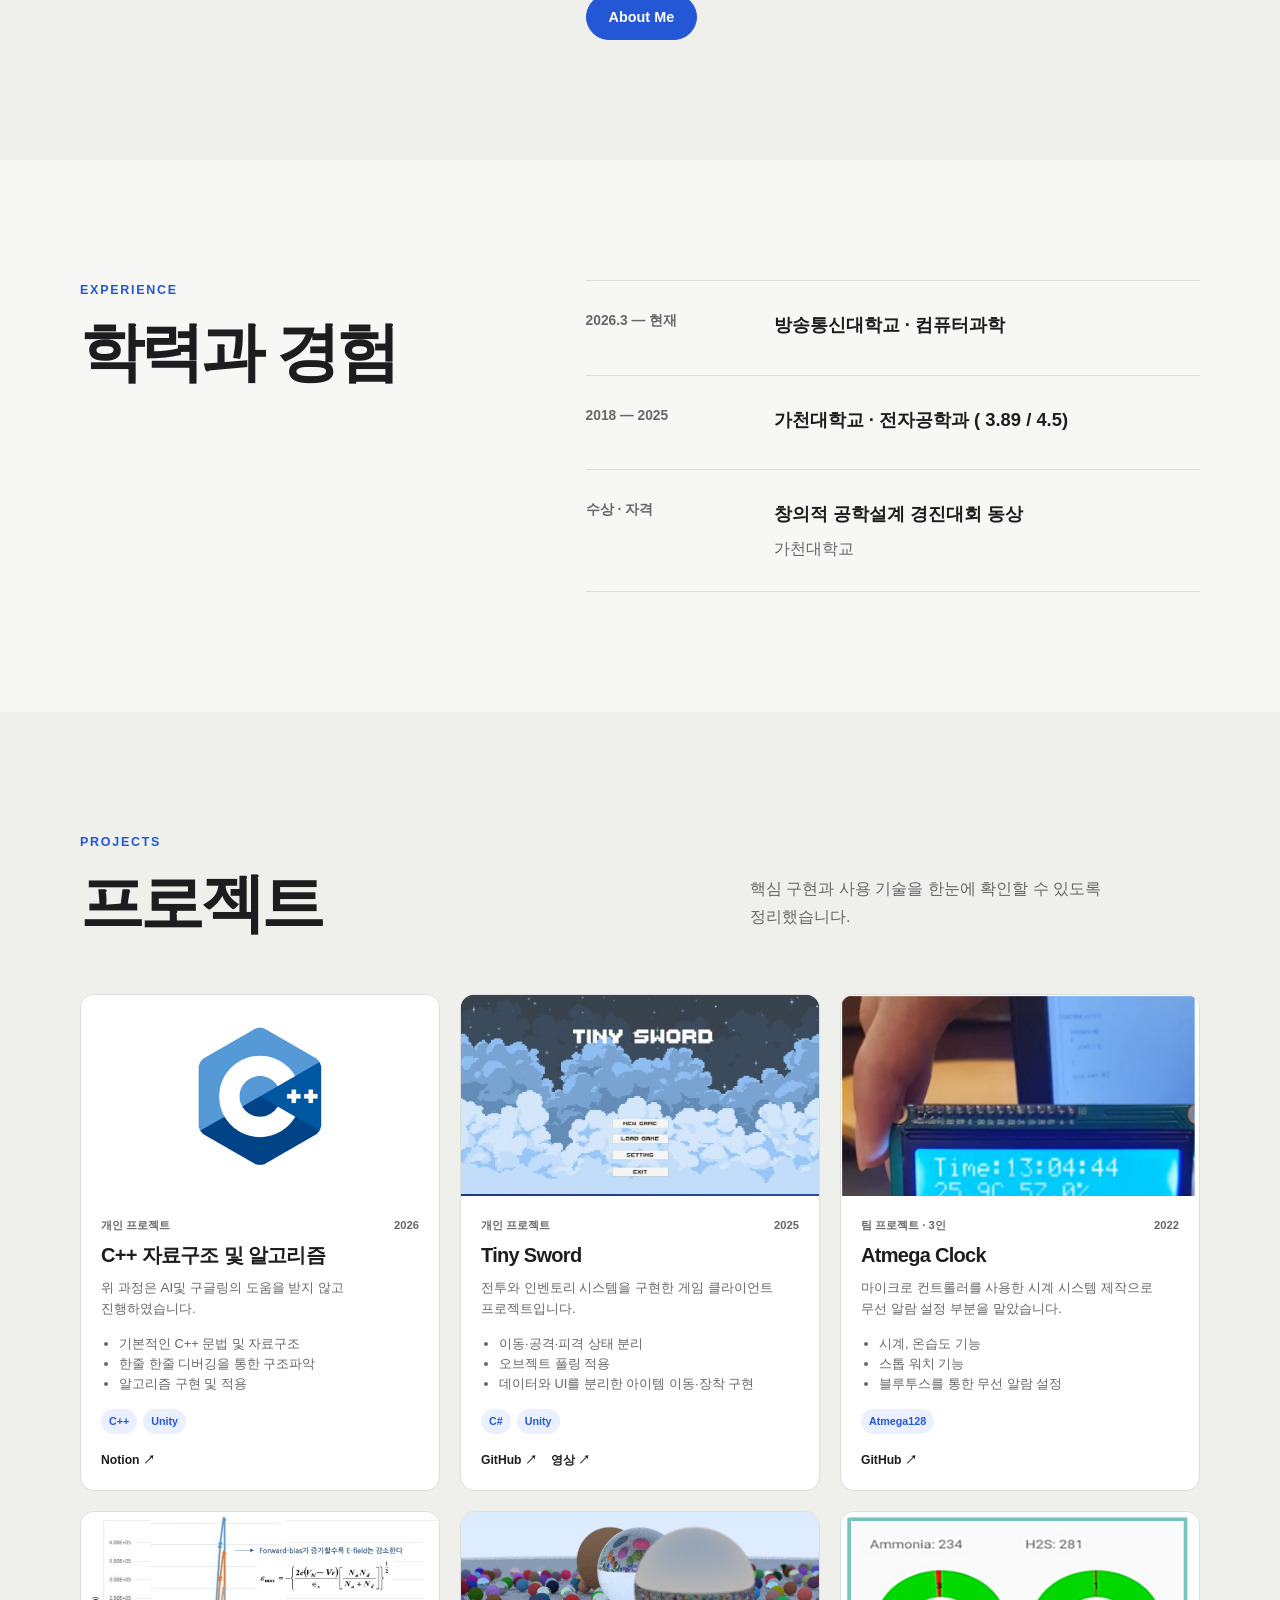
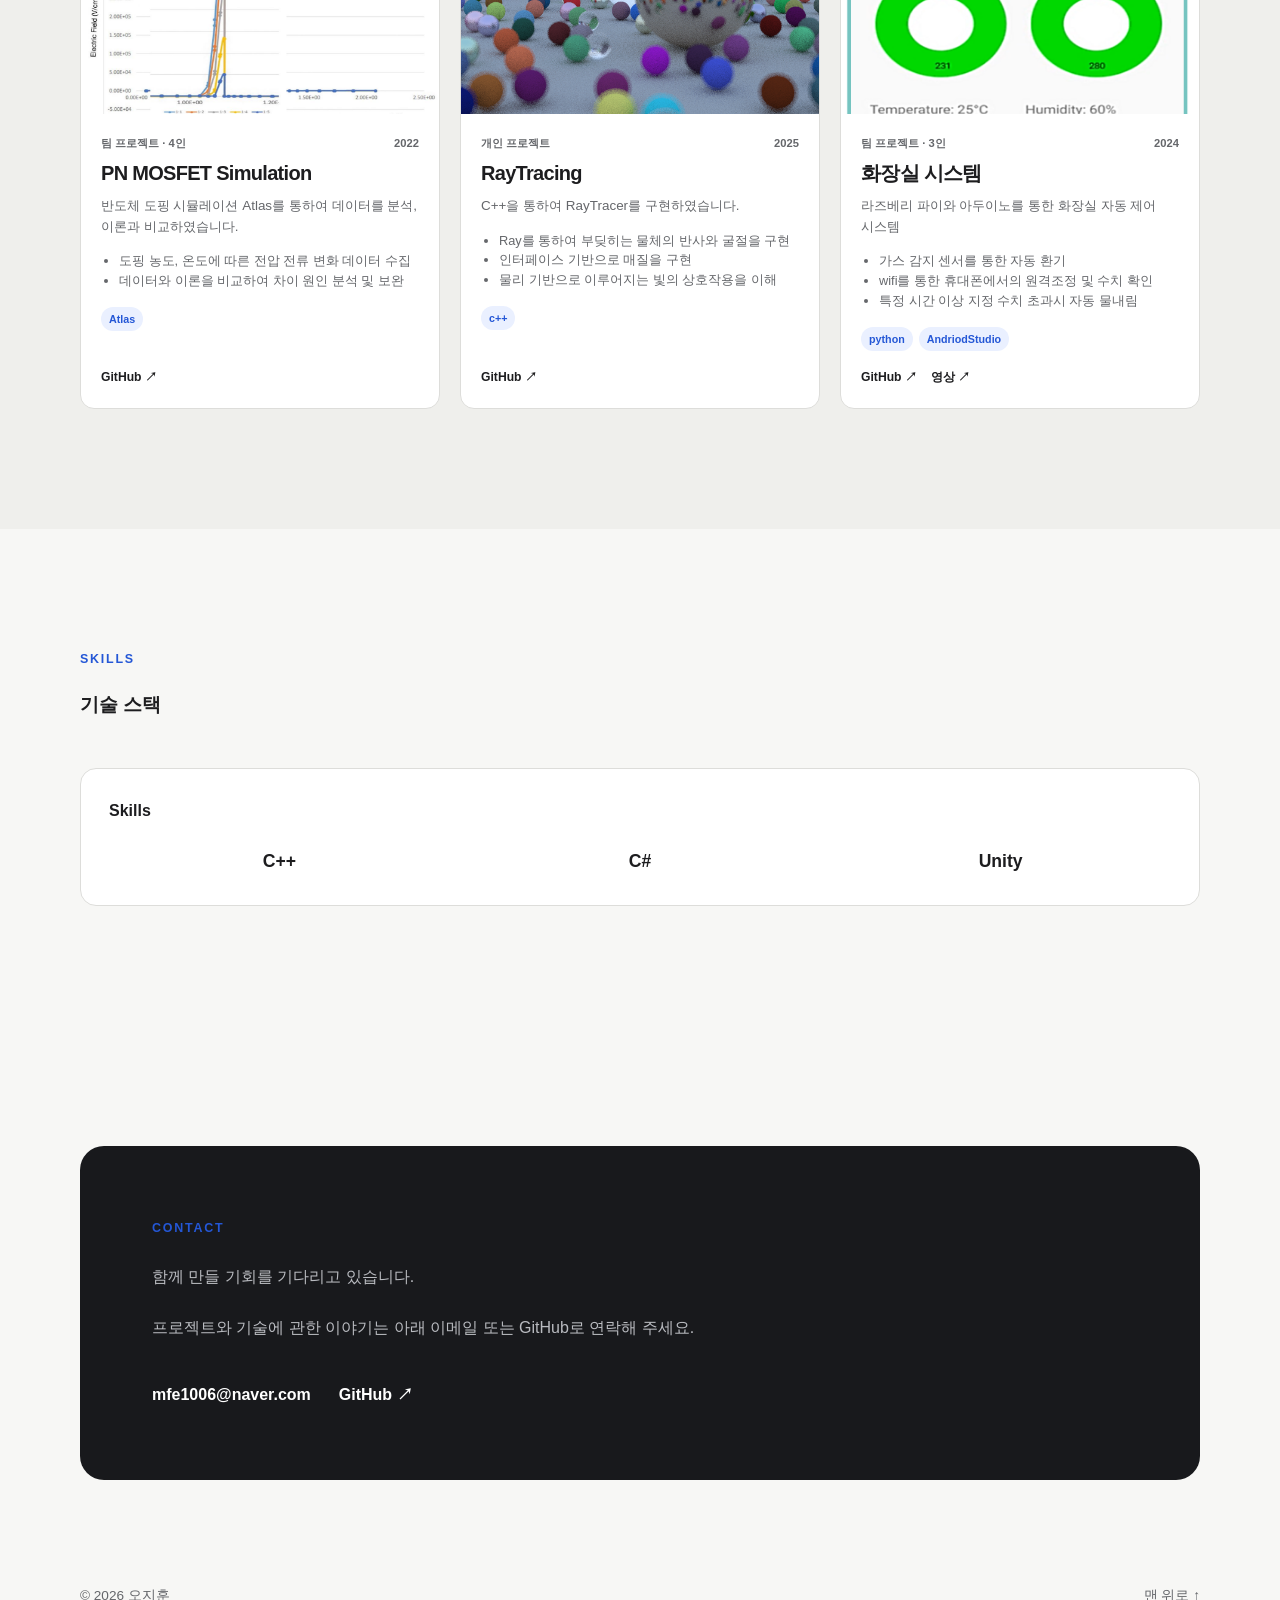
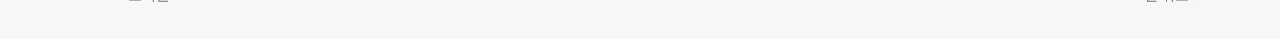
==== commit 525324c4: "push" ====
--- a/index.html
+++ b/index.html
@@ -346,7 +346,7 @@
           <article class="project-card reveal">
             <div class="project-visual project-visual--one">
               <!-- 실제 이미지 사용 시 span을 지우고 아래 img를 사용하세요. -->
-              <img src="./assets/images/Tiny.jpg" alt="Town 플레이 화면" />
+              <img src="./assets/images/Tiny.JPG" alt="Town 플레이 화면" />
               <span>PROJECT IMAGE 01</span>
             </div>
 
